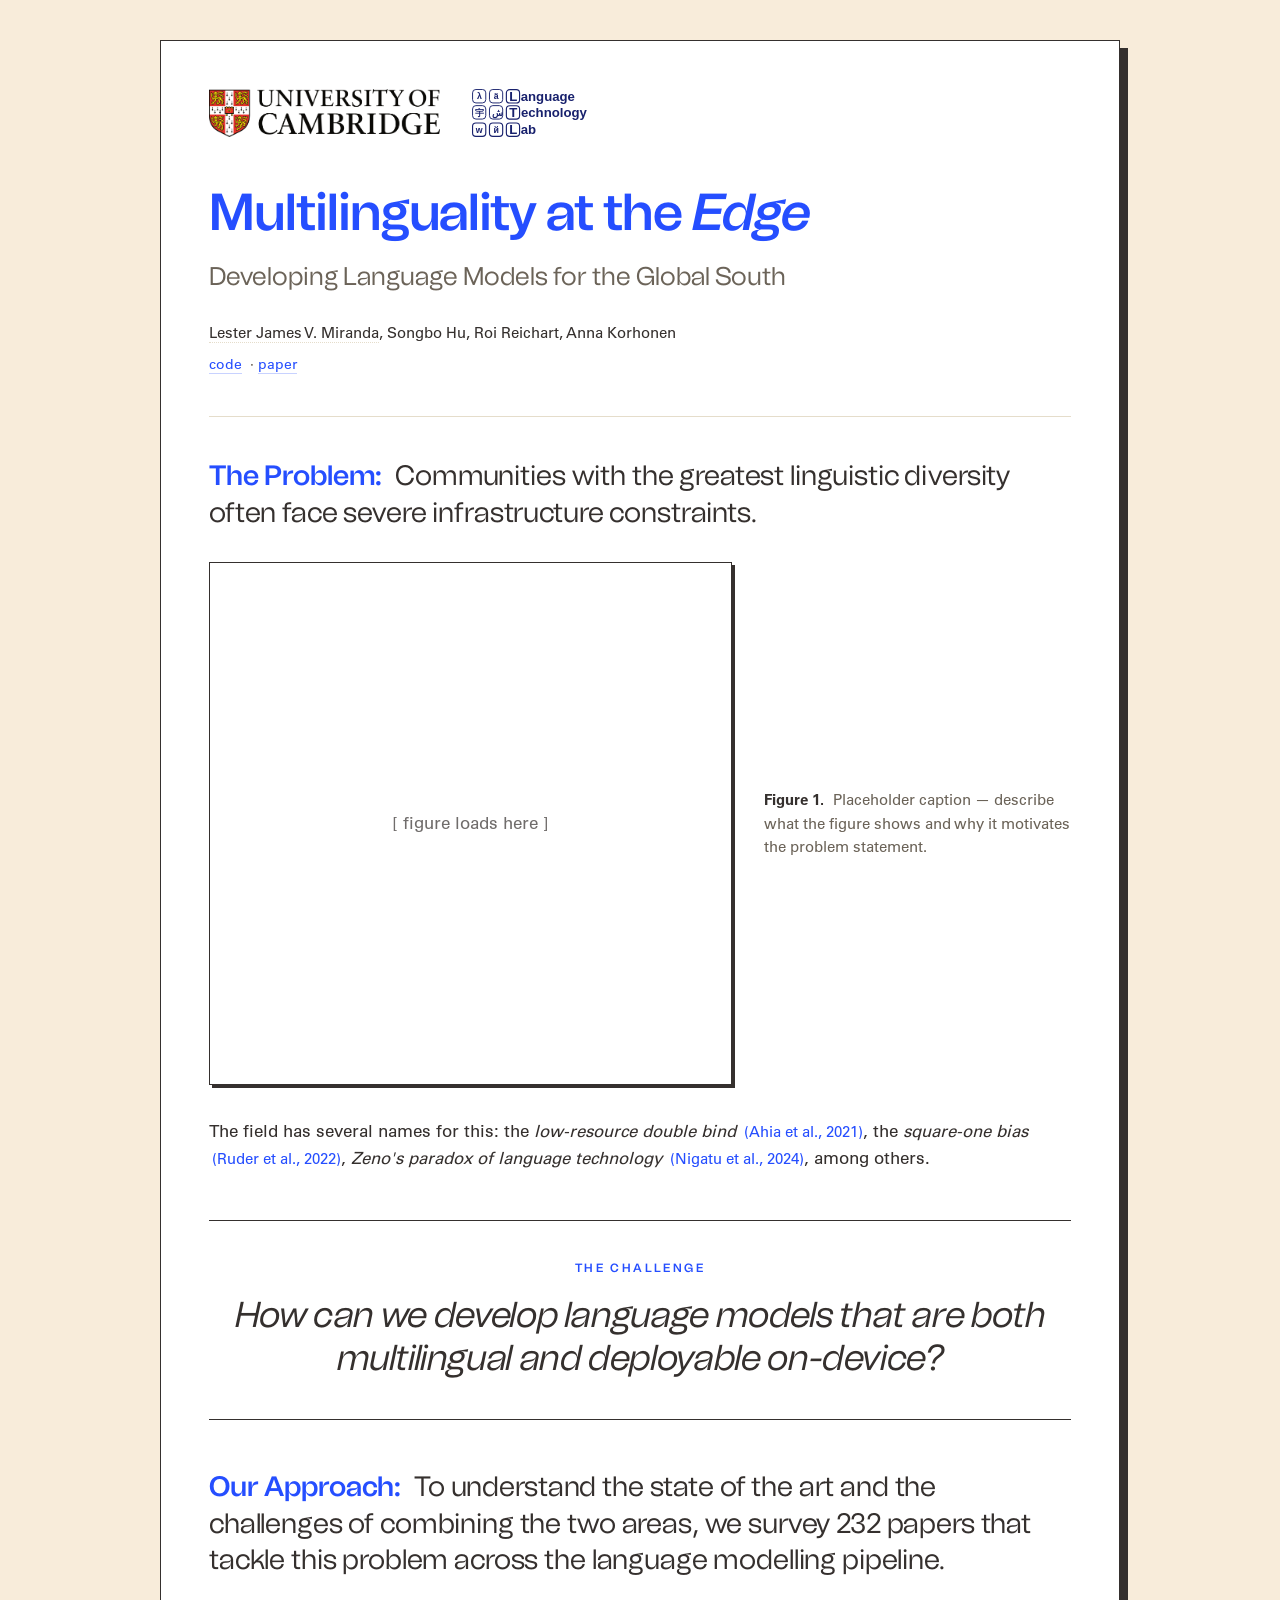
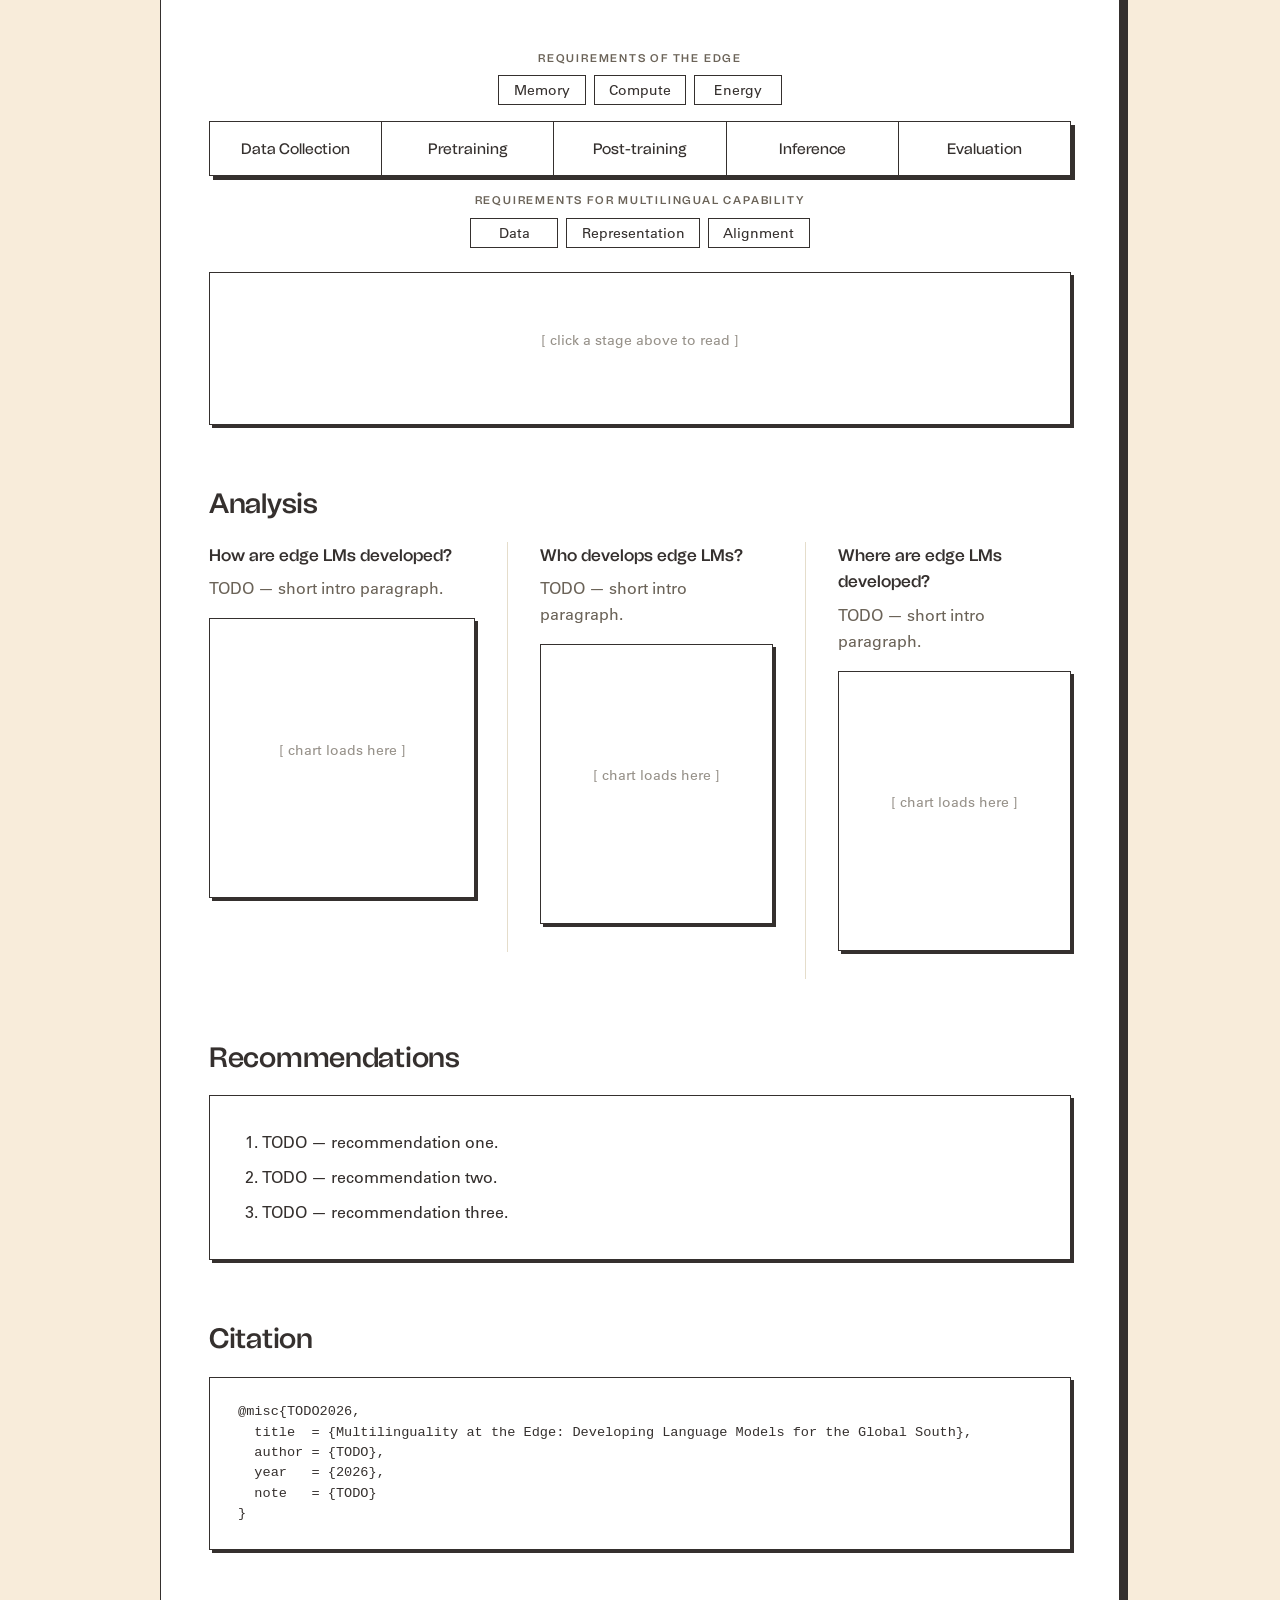
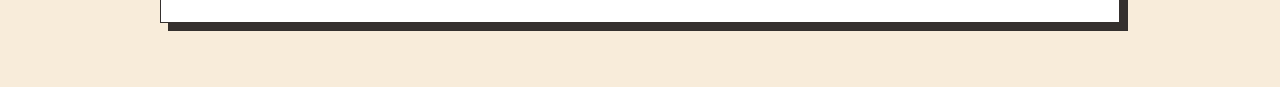
==== website/index.html @ 4eb6457b "[wip] Update" ====
<!doctype html>
<html lang="en">
<head>
  <meta charset="utf-8">
  <meta name="viewport" content="width=device-width, initial-scale=1">
  <title>Multilinguality at the Edge</title>
  <link rel="stylesheet" href="css/fonts.css">
  <link rel="stylesheet" href="css/style.css">
</head>
<body>
<div class="page-frame">

  <div class="letterhead" aria-label="Affiliations">
    <img src="assets/ucam-logo-colour-preferred.png" alt="University of Cambridge">
    <img src="assets/ltl_logo2.svg" alt="Language Technology Lab">
  </div>

  <header class="site-header">
    <h1>Multilinguality at the <span class="title-edge">Edge</span></h1>
    <p class="subtitle">Developing Language Models for the Global South</p>
    <p class="authors"><a href="https://ljvmiranda921.github.io">Lester James V. Miranda</a>, Songbo Hu, Roi Reichart, Anna Korhonen</p>
    <nav class="top-links">
      <a href="https://github.com/ljvmiranda921/multilinguality-at-the-edge">code</a> &middot; <a href="#">paper</a>
    </nav>
  </header>

  <section id="intro">
    <p class="callout">
      <strong>The Problem:</strong>
      Communities with the greatest linguistic diversity often face severe infrastructure constraints.
    </p>

    <figure class="figure-row">
      <div class="figure-mount pixel-frame">
        <p class="placeholder">[ figure loads here ]</p>
      </div>
      <figcaption class="figure-caption">
        <strong>Figure 1.</strong> Placeholder caption &mdash; describe what the figure shows and why it motivates the problem statement.
      </figcaption>
    </figure>

    <p>
      The field has several names for this: the <em>low-resource double bind</em> <a class="cite" href="https://aclanthology.org/2021.findings-emnlp.282/">(Ahia et al., 2021)</a>, the <em>square-one bias</em> <a class="cite" href="https://aclanthology.org/2022.findings-acl.184/">(Ruder et al., 2022)</a>, <em>Zeno's paradox of language technology</em> <a class="cite" href="https://aclanthology.org/2024.emnlp-main.983/">(Nigatu et al., 2024)</a>, among others.
    </p>

    <p class="callout-question">
      <strong>The Challenge</strong>
      How can we develop language models that are both multilingual and deployable on-device?
    </p>

    <p class="callout">
      <strong>Our Approach:</strong>
      To understand the state of the art and the challenges of combining the two areas, we survey 232 papers that tackle this problem across the language modelling pipeline.
    </p>
  </section>

  <section id="pipeline-hero">
    <div id="pipeline-figure">
      <p class="placeholder">[ pipeline diagram loads here ]</p>
    </div>
    <aside id="pipeline-detail" class="pixel-frame">
      <p class="placeholder">[ click a stage above to read ]</p>
    </aside>
  </section>

  <section id="analysis">
    <h2>Analysis</h2>

    <div class="analysis-grid">
      <div class="analysis-sub">
        <h3>How are edge LMs developed?</h3>
        <p class="placeholder-text">TODO &mdash; short intro paragraph.</p>
        <div id="fig-how" class="pixel-frame chart-mount">
          <p class="placeholder">[ chart loads here ]</p>
        </div>
      </div>

      <div class="analysis-sub">
        <h3>Who develops edge LMs?</h3>
        <p class="placeholder-text">TODO &mdash; short intro paragraph.</p>
        <div id="fig-who" class="pixel-frame chart-mount">
          <p class="placeholder">[ chart loads here ]</p>
        </div>
      </div>

      <div class="analysis-sub">
        <h3>Where are edge LMs developed?</h3>
        <p class="placeholder-text">TODO &mdash; short intro paragraph.</p>
        <div id="fig-where" class="pixel-frame chart-mount">
          <p class="placeholder">[ chart loads here ]</p>
        </div>
      </div>
    </div>
  </section>

  <section id="recommendations">
    <h2>Recommendations</h2>
    <div class="pixel-frame">
      <ol class="recs-list">
        <li>TODO &mdash; recommendation one.</li>
        <li>TODO &mdash; recommendation two.</li>
        <li>TODO &mdash; recommendation three.</li>
      </ol>
    </div>
  </section>

  <section id="citation">
    <h2>Citation</h2>
    <pre class="pixel-frame bibtex"><code>@misc{TODO2026,
  title  = {Multilinguality at the Edge: Developing Language Models for the Global South},
  author = {TODO},
  year   = {2026},
  note   = {TODO}
}</code></pre>
  </section>

  <script src="js/pipeline.js"></script>
  <script src="js/main.js"></script>
</div>
</body>
</html>
---- website/css/fonts.css ----
/* Press Start 2P (Google Fonts) — used only for the word "Edge" in the title,
   as a small pixel-font callback to the edge/constrained theme. */
@import url('https://fonts.googleapis.com/css2?family=Press+Start+2P&display=swap');

/* ---------- Univers (body) ---------- */

@font-face {
  font-family: 'Univers';
  src: url('../assets/fonts/UniversLight.ttf') format('truetype');
  font-weight: 300;
  font-style: normal;
  font-display: swap;
}
@font-face {
  font-family: 'Univers';
  src: url('../assets/fonts/UniversRegular.ttf') format('truetype');
  font-weight: 400;
  font-style: normal;
  font-display: swap;
}
@font-face {
  font-family: 'Univers';
  src: url('../assets/fonts/UniversBold.ttf') format('truetype');
  font-weight: 700;
  font-style: normal;
  font-display: swap;
}

/* ---------- Tomato Grotesk (headings) ---------- */

@font-face {
  font-family: 'Tomato Grotesk';
  src: url('../assets/fonts/TomatoGrotesk/TomatoGrotesk-Light.otf') format('opentype');
  font-weight: 300;
  font-style: normal;
  font-display: swap;
}
@font-face {
  font-family: 'Tomato Grotesk';
  src: url('../assets/fonts/TomatoGrotesk/TomatoGrotesk-Regular.otf') format('opentype');
  font-weight: 400;
  font-style: normal;
  font-display: swap;
}
@font-face {
  font-family: 'Tomato Grotesk';
  src: url('../assets/fonts/TomatoGrotesk/TomatoGrotesk-Medium.otf') format('opentype');
  font-weight: 500;
  font-style: normal;
  font-display: swap;
}
@font-face {
  font-family: 'Tomato Grotesk';
  src: url('../assets/fonts/TomatoGrotesk/TomatoGrotesk-SemiBold.otf') format('opentype');
  font-weight: 600;
  font-style: normal;
  font-display: swap;
}
@font-face {
  font-family: 'Tomato Grotesk';
  src: url('../assets/fonts/TomatoGrotesk/TomatoGrotesk-SemiBoldSlanted.otf') format('opentype');
  font-weight: 600;
  font-style: italic;
  font-display: swap;
}
@font-face {
  font-family: 'Tomato Grotesk';
  src: url('../assets/fonts/TomatoGrotesk/TomatoGrotesk-Bold.otf') format('opentype');
  font-weight: 700;
  font-style: normal;
  font-display: swap;
}
@font-face {
  font-family: 'Tomato Grotesk';
  src: url('../assets/fonts/TomatoGrotesk/TomatoGrotesk-Slanted.otf') format('opentype');
  font-weight: 400;
  font-style: italic;
  font-display: swap;
}

:root {
  --font-body:    'Univers', 'Helvetica Neue', Helvetica, Arial, sans-serif;
  --font-heading: 'Tomato Grotesk', 'Helvetica Neue', Helvetica, Arial, sans-serif;
  --font-pixel:   'Press Start 2P', ui-monospace, monospace; /* only the word "Edge" */
  --font-mono:    ui-monospace, 'SF Mono', Menlo, Consolas, monospace; /* bibtex, code */
}
---- website/css/style.css ----
:root {
  /* Palette */
  --blue:       #254EFF;
  --paper:      #F8ECDA;
  --white:      #ffffff;
  --ink:        #35302E;

  /* Semantic tokens — page bg is the warm off-white paper; the main
     content frame sits on top as a clean white card. */
  --bg:         var(--paper);
  --bg-frame:   var(--white);
  --bg-panel:   var(--white);
  --fg:         var(--ink);
  --fg-muted:   #6b6358;   /* warm grey for secondary text */
  --accent:     var(--blue);
  --rule:       #e5ddcb;   /* soft beige divider */
  --rule-strong:#35302E;   /* ink, for strong borders */

  /* Solid offset shadow (Berkeley Mono style — no blur) */
  --shadow-sm: 3px 3px 0 var(--ink);
  --shadow-md: 5px 5px 0 var(--ink);
  --shadow-lg: 8px 8px 0 var(--ink);
}

* { box-sizing: border-box; }

html, body {
  margin: 0;
  padding: 0;
  background: var(--bg);
  color: var(--fg);
  font-family: var(--font-body);
  font-size: 16px;
  line-height: 1.6;
  font-weight: 400;
  -webkit-font-smoothing: antialiased;
  -moz-osx-font-smoothing: grayscale;
}

body {
  padding: 2.5rem 1.5rem 4rem;
}

/* Berkeley-Mono-style outer page frame: bordered card with a solid
   offset shadow, sitting in the middle of the paper page. */
.page-frame {
  max-width: 960px;
  margin: 0 auto;
  background: var(--bg-frame);
  border: 1px solid var(--ink);
  box-shadow: var(--shadow-lg);
  padding: 3rem 3rem 4.5rem;
}

@media (max-width: 820px) {
  body { padding: 1rem 0.75rem 3rem; }
  .page-frame { padding: 2rem 1.5rem 3rem; }
}

/* ---------- typography ---------- */

h1, h2, h3 {
  font-family: var(--font-heading);
  color: var(--fg);
  font-weight: 600;
  letter-spacing: -0.01em;
  margin: 0 0 0.5rem;
}

h1 {
  font-size: 3.25rem;
  line-height: 1.05;
  font-weight: 600;
  letter-spacing: -0.02em;
  margin-bottom: 1.25rem;
  color: var(--accent);
}

/* "Edge" inherits the same Tomato Grotesk + blue colour as the rest
   of the title; the slanted italic variant gives a subtle visual pull
   without breaking the type unity. */
h1 .title-edge {
  font-family: var(--font-heading);
  font-style: italic;
  font-weight: 600;
  color: var(--accent);
}

h2 {
  font-size: 1.75rem;
  margin-top: 3.5rem;
  margin-bottom: 1rem;
  font-weight: 600;
}

h3 {
  font-size: 1.15rem;
  margin-top: 2rem;
  font-weight: 600;
  letter-spacing: 0;
}

p { margin: 0 0 1rem; }

a {
  color: var(--accent);
  text-decoration: none;
  border-bottom: 1px solid rgba(37, 78, 255, 0.25);
  transition: border-color 120ms ease, color 120ms ease;
}
a:hover {
  border-bottom-color: var(--accent);
}

strong, b { font-weight: 700; }

/* ---------- section dividers ---------- */

section + section {
  margin-top: 2rem;
}

/* ---------- paper card ---------- */

.card {
  background: var(--bg-panel);
  border: 1px solid var(--ink);
  box-shadow: var(--shadow-sm);
  padding: 1.5rem 1.75rem;
}

/* Legacy class from prior design — map to the new card look so old
   markup still renders cleanly while we roll the redesign through. */
.pixel-frame {
  background: var(--bg-panel);
  border: 1px solid var(--ink);
  box-shadow: var(--shadow-sm);
  padding: 1.5rem 1.75rem;
  margin-bottom: 1.75rem;
}

.placeholder {
  color: var(--fg-muted);
  text-align: center;
  padding: 2rem 0;
  opacity: 0.7;
  font-size: 0.9rem;
}

/* ---------- title / header ---------- */

.site-header {
  padding: 0.5rem 0 2.5rem;
  border-bottom: 1px solid var(--rule);
  margin-bottom: 2.5rem;
}

.site-header .subtitle {
  font-family: var(--font-heading);
  font-size: 1.6rem;
  line-height: 1.3;
  font-weight: 400;
  color: var(--fg-muted);
  margin: 0 0 1.75rem;
}

.site-header .authors {
  color: var(--fg);
  margin: 0 0 0.5rem;
  font-size: 0.95rem;
}
.site-header .authors a {
  color: var(--fg);
  border-bottom: 1px dotted var(--rule);
}
.site-header .authors a:hover {
  color: var(--accent);
  border-bottom-color: var(--accent);
}

.site-header .top-links {
  font-size: 0.9rem;
  color: var(--fg-muted);
  margin-top: 0.5rem;
}
.site-header .top-links a { margin-right: 0.25rem; }

/* Letterhead — thin logo strip at the very top of the page frame,
   above the H1. Acts like institutional stationery. */
.letterhead {
  display: flex;
  align-items: center;
  gap: 2rem;
  margin-bottom: 2.5rem;
}
.letterhead img {
  height: 48px;
  width: auto;
}

/* ---------- abstract ---------- */

.abstract-box { margin: 0 0 2.5rem; }
.abstract-heading {
  font-family: var(--font-heading);
  font-size: 0.72rem;
  font-weight: 600;
  letter-spacing: 0.18em;
  text-transform: uppercase;
  color: var(--fg-muted);
  margin: 0 0 0.75rem;
}
.abstract-body {
  font-size: 1rem;
  line-height: 1.65;
  color: var(--fg);
  margin: 0;
}

/* ---------- primitive: callout ----------
   Big Tomato Grotesk statement used to emphasise a single-sentence
   thesis ("The Problem.", "The Challenge.", "Our Approach."). The
   leading label goes in a <strong> and is coloured accent blue. */

.callout {
  font-family: var(--font-heading);
  font-size: 1.75rem;
  line-height: 1.3;
  font-weight: 400;
  color: var(--fg);
  margin: 1.75rem 0;
  letter-spacing: -0.005em;
}
.callout strong {
  color: var(--accent);
  font-weight: 600;
  margin-right: 0.25em;
}

/* Smaller variant for when a callout needs to sit inline with body
   copy without dominating. */
.callout.callout-sm {
  font-size: 1.35rem;
}

/* Pull-quote variant — full-width, hairline rules top and bottom.
   Used as a pivot/transition from "The Problem" → "Our Approach".
   Label becomes a small uppercase kicker above the statement. */
.callout-question {
  font-family: var(--font-heading);
  font-size: 2.25rem;
  line-height: 1.2;
  font-weight: 400;
  font-style: italic;
  color: var(--fg);
  text-align: center;
  margin: 3rem 0;
  padding: 2.5rem 1.5rem;
  border-top: 1px solid var(--ink);
  border-bottom: 1px solid var(--ink);
  letter-spacing: -0.01em;
}
.callout-question strong {
  display: block;
  font-style: normal;
  font-weight: 600;
  font-size: 0.75rem;
  letter-spacing: 0.2em;
  text-transform: uppercase;
  color: var(--accent);
  margin: 0 0 1.1rem;
}

@media (max-width: 820px) {
  .callout-question { font-size: 1.75rem; padding: 2rem 1rem; }
}
@media (max-width: 640px) {
  .callout-question { font-size: 1.35rem; padding: 1.5rem 0.5rem; margin: 2.25rem 0; }
}

@media (max-width: 640px) {
  .callout { font-size: 1.3rem; }
  .callout.callout-sm { font-size: 1.1rem; }
}

/* ---------- intro section (replaces the old abstract) ---------- */

#intro { margin: 1rem 0 3rem; }
#intro p:not(.callout):not(.callout-question) {
  font-size: 1.05rem;
  line-height: 1.65;
  color: var(--fg);
  margin: 1.25rem 0;
}
#intro em { font-style: italic; color: var(--fg); }

/* ---------- primitive: inline citation ----------
   Use: <a class="cite" href="...">(Author et al., 2021)</a>
   Smaller, muted-blue, no underline at rest; underlines on hover. */

a.cite {
  font-family: var(--font-body);
  font-size: 0.88em;
  color: var(--accent);
  border-bottom: none;
  white-space: nowrap;
  margin-left: 0.2em;
}
a.cite:hover { border-bottom: 1px solid var(--accent); }

/* Square figure + caption-on-the-right row. Figure is intentionally
   wider than the caption so the image reads as the lead element. */
.figure-row {
  display: grid;
  grid-template-columns: minmax(0, 1.7fr) minmax(0, 1fr);
  gap: 2rem;
  align-items: center;
  margin: 2rem 0;
  padding: 0;
}
.figure-row .figure-mount {
  aspect-ratio: 1 / 1;
  min-height: 0;          /* aspect-ratio handles sizing now */
  display: flex;
  align-items: center;
  justify-content: center;
  margin: 0;              /* row provides spacing */
  padding: 1rem;
}
.figure-caption {
  font-size: 0.95rem;
  line-height: 1.55;
  color: var(--fg-muted);
}
.figure-caption strong {
  color: var(--fg);
  font-weight: 600;
  margin-right: 0.35em;
}

@media (max-width: 640px) {
  .figure-row {
    grid-template-columns: 1fr;
    gap: 1rem;
  }
  .figure-row .figure-mount {
    max-width: 280px;
    margin: 0 auto;
  }
}

/* ---------- pipeline hero ---------- */

#pipeline-hero { margin: 2.5rem 0 3rem; }

/* Pipeline figure: borderless mount. A mesh/texture canvas will later
   live inside this box behind the stack. */
#pipeline-figure {
  position: relative;
  min-height: 240px;
  padding: 1.5rem 0;
}

.pipeline-stack {
  position: relative;
  z-index: 1;
  display: flex;
  flex-direction: column;
  gap: 1rem;
  width: 100%;
}

/* ---- requirement bands (above + below the strip) ---- */

.pipeline-band-wrap {
  display: flex;
  flex-direction: column;
  align-items: center;
  gap: 0.5rem;
}
.pipeline-band-top    { order: 0; }
.pipeline-band-bottom { order: 2; }

.pipeline-band {
  font-family: var(--font-heading);
  font-size: 0.7rem;
  font-weight: 600;
  letter-spacing: 0.16em;
  text-transform: uppercase;
  color: var(--fg-muted);
  text-align: center;
}

.pipeline-reqs {
  display: flex;
  flex-wrap: wrap;
  justify-content: center;
  gap: 0.5rem;
}
.pipeline-req {
  font-family: var(--font-body);
  font-size: 0.88rem;
  color: var(--fg);
  background: transparent;
  border: 1px solid var(--ink);
  padding: 0.3rem 0.9rem;
  cursor: pointer;
  min-width: 5.5rem;
  text-align: center;
  transition: color 120ms ease, background 120ms ease;
}
.pipeline-req:hover {
  color: var(--accent);
  border-color: var(--accent);
}
.pipeline-req.is-active {
  color: var(--paper);
  background: var(--accent);
  border-color: var(--accent);
}

/* ---- pipeline strip: one continuous horizontal bar ---- */

.pipeline-strip {
  order: 1;
  display: flex;
  width: 100%;
  border: 1px solid var(--ink);
  box-shadow: 4px 4px 0 var(--ink);
  background: var(--bg-panel);
}
.pipeline-segment {
  flex: 1 1 0;
  min-width: 0;
  font-family: var(--font-heading);
  font-weight: 500;
  font-size: 0.95rem;
  color: var(--fg);
  background: transparent;
  border: 0;
  padding: 1.1rem 0.75rem;
  cursor: pointer;
  text-align: center;
  transition: color 120ms ease, background 120ms ease;
}
.pipeline-segment + .pipeline-segment {
  border-left: 1px solid var(--ink);
}
.pipeline-segment:hover {
  color: var(--accent);
  background: var(--bg);
}
.pipeline-segment.is-active {
  color: var(--paper);
  background: var(--accent);
}

@media (max-width: 640px) {
  .pipeline-segment { font-size: 0.78rem; padding: 0.85rem 0.4rem; }
  .pipeline-req { font-size: 0.8rem; min-width: 0; padding: 0.25rem 0.7rem; }
}

#pipeline-detail h3 { margin-top: 0; }
#pipeline-detail .refs {
  margin-top: 1.5rem;
  padding-top: 1rem;
  border-top: 1px solid var(--rule);
  font-size: 0.88rem;
  color: var(--fg-muted);
}
#pipeline-detail .refs ol { padding-left: 1.5rem; margin: 0.5rem 0 0; }
#pipeline-detail .refs li { margin: 0.25rem 0; }

sup.ref-marker a {
  color: var(--accent);
  border: none;
  font-family: var(--font-mono);
  font-size: 0.72rem;
}

/* ---------- analysis ---------- */

.analysis-grid {
  display: grid;
  grid-template-columns: repeat(3, 1fr);
  gap: 2rem;
  align-items: start;
}
.analysis-sub { padding: 0; }
.analysis-sub + .analysis-sub {
  border-left: 1px solid var(--rule);
  padding-left: 2rem;
}
.analysis-sub h3 {
  margin-top: 0;
  font-size: 1.05rem;
}
.chart-mount {
  min-height: 280px;
  display: flex;
  align-items: center;
  justify-content: center;
}
.placeholder-text { color: var(--fg-muted); }

@media (max-width: 820px) {
  .analysis-grid { grid-template-columns: 1fr; gap: 1.5rem; }
  .analysis-sub + .analysis-sub {
    border-left: none;
    border-top: 1px solid var(--rule);
    padding-left: 0;
    padding-top: 1.5rem;
  }
}

/* ---------- recommendations ---------- */

.recs-list {
  margin: 0;
  padding-left: 1.5rem;
  color: var(--fg);
}
.recs-list li { margin: 0.6rem 0; }

/* ---------- citation ---------- */

.bibtex {
  font-family: var(--font-mono);
  font-size: 0.85rem;
  color: var(--fg);
  overflow-x: auto;
  white-space: pre;
  margin: 0;
  line-height: 1.5;
}

/* ---------- responsive ---------- */

@media (max-width: 640px) {
  h1 { font-size: 2.25rem; }
  h2 { font-size: 1.4rem; }
  h3 { font-size: 1rem; }
  .site-header .subtitle { font-size: 1.2rem; }
  .pipeline-stage { min-width: 7rem; font-size: 0.9rem; }
}
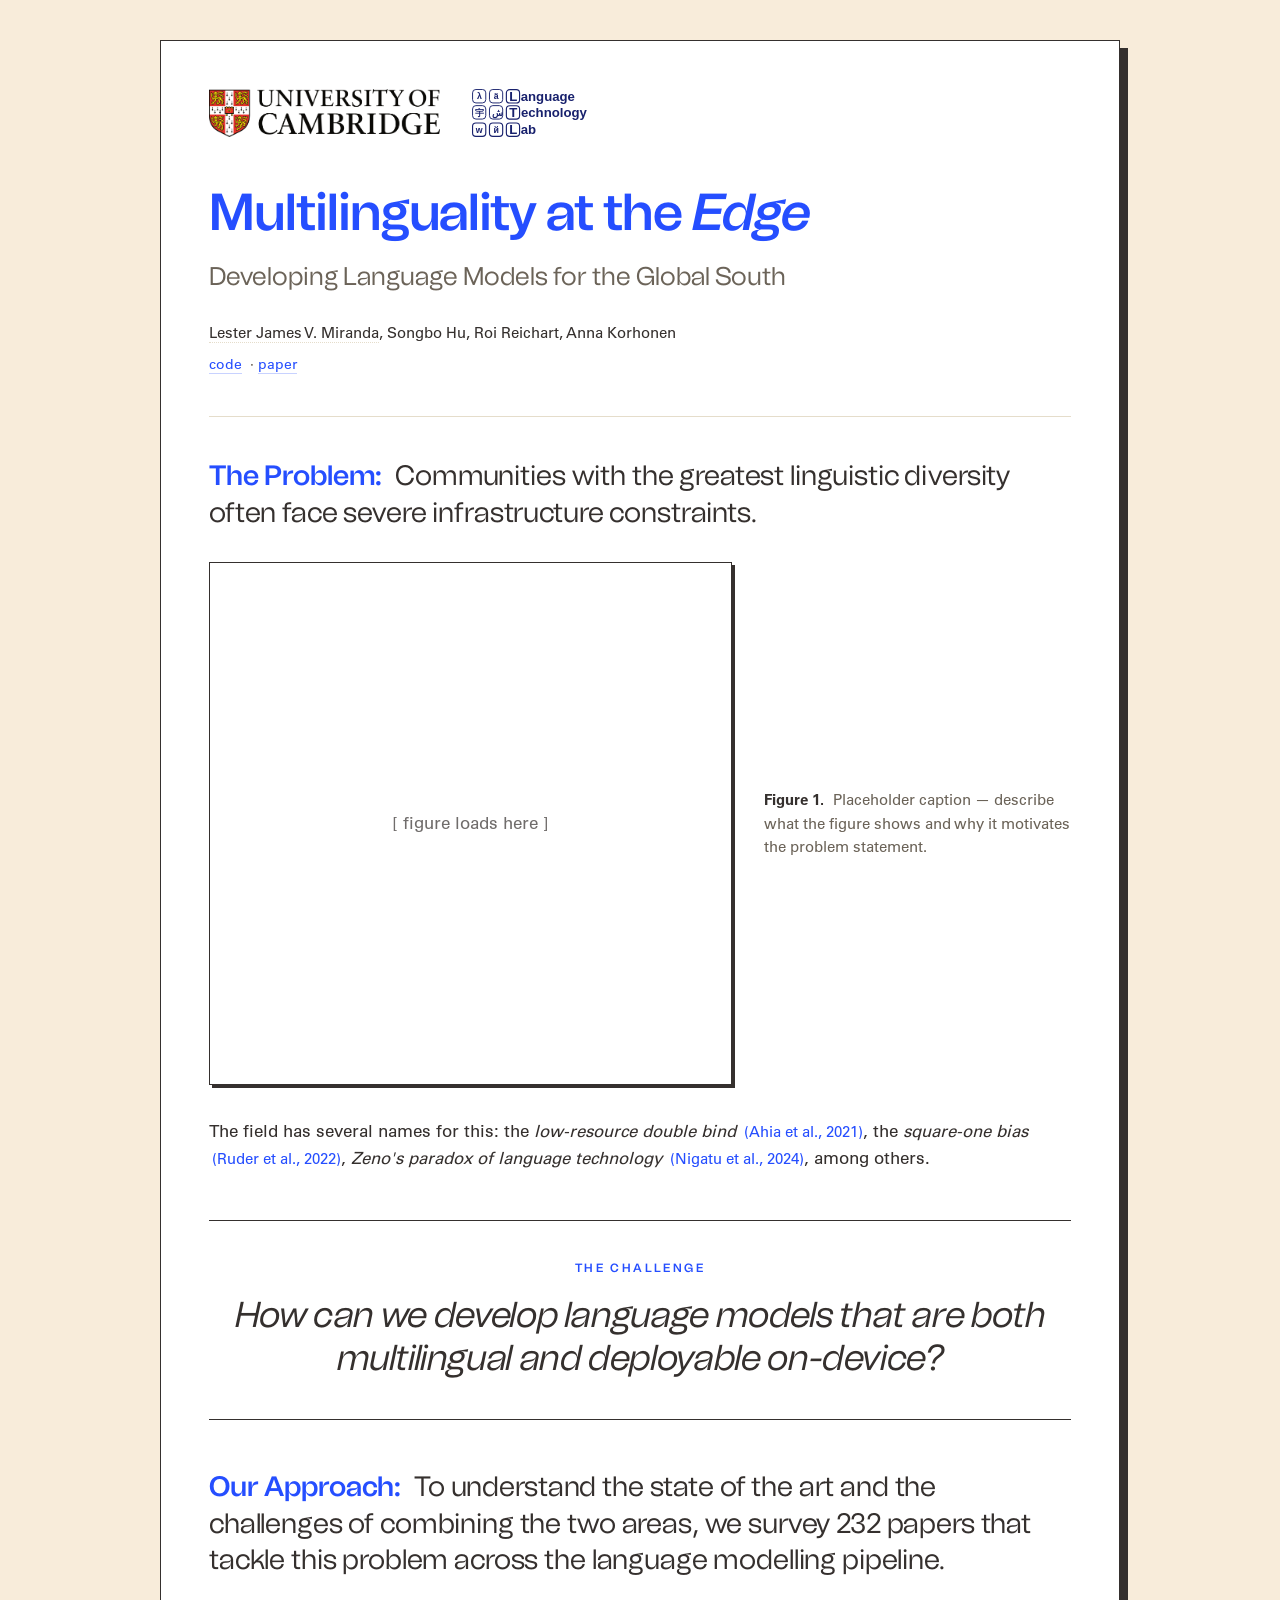
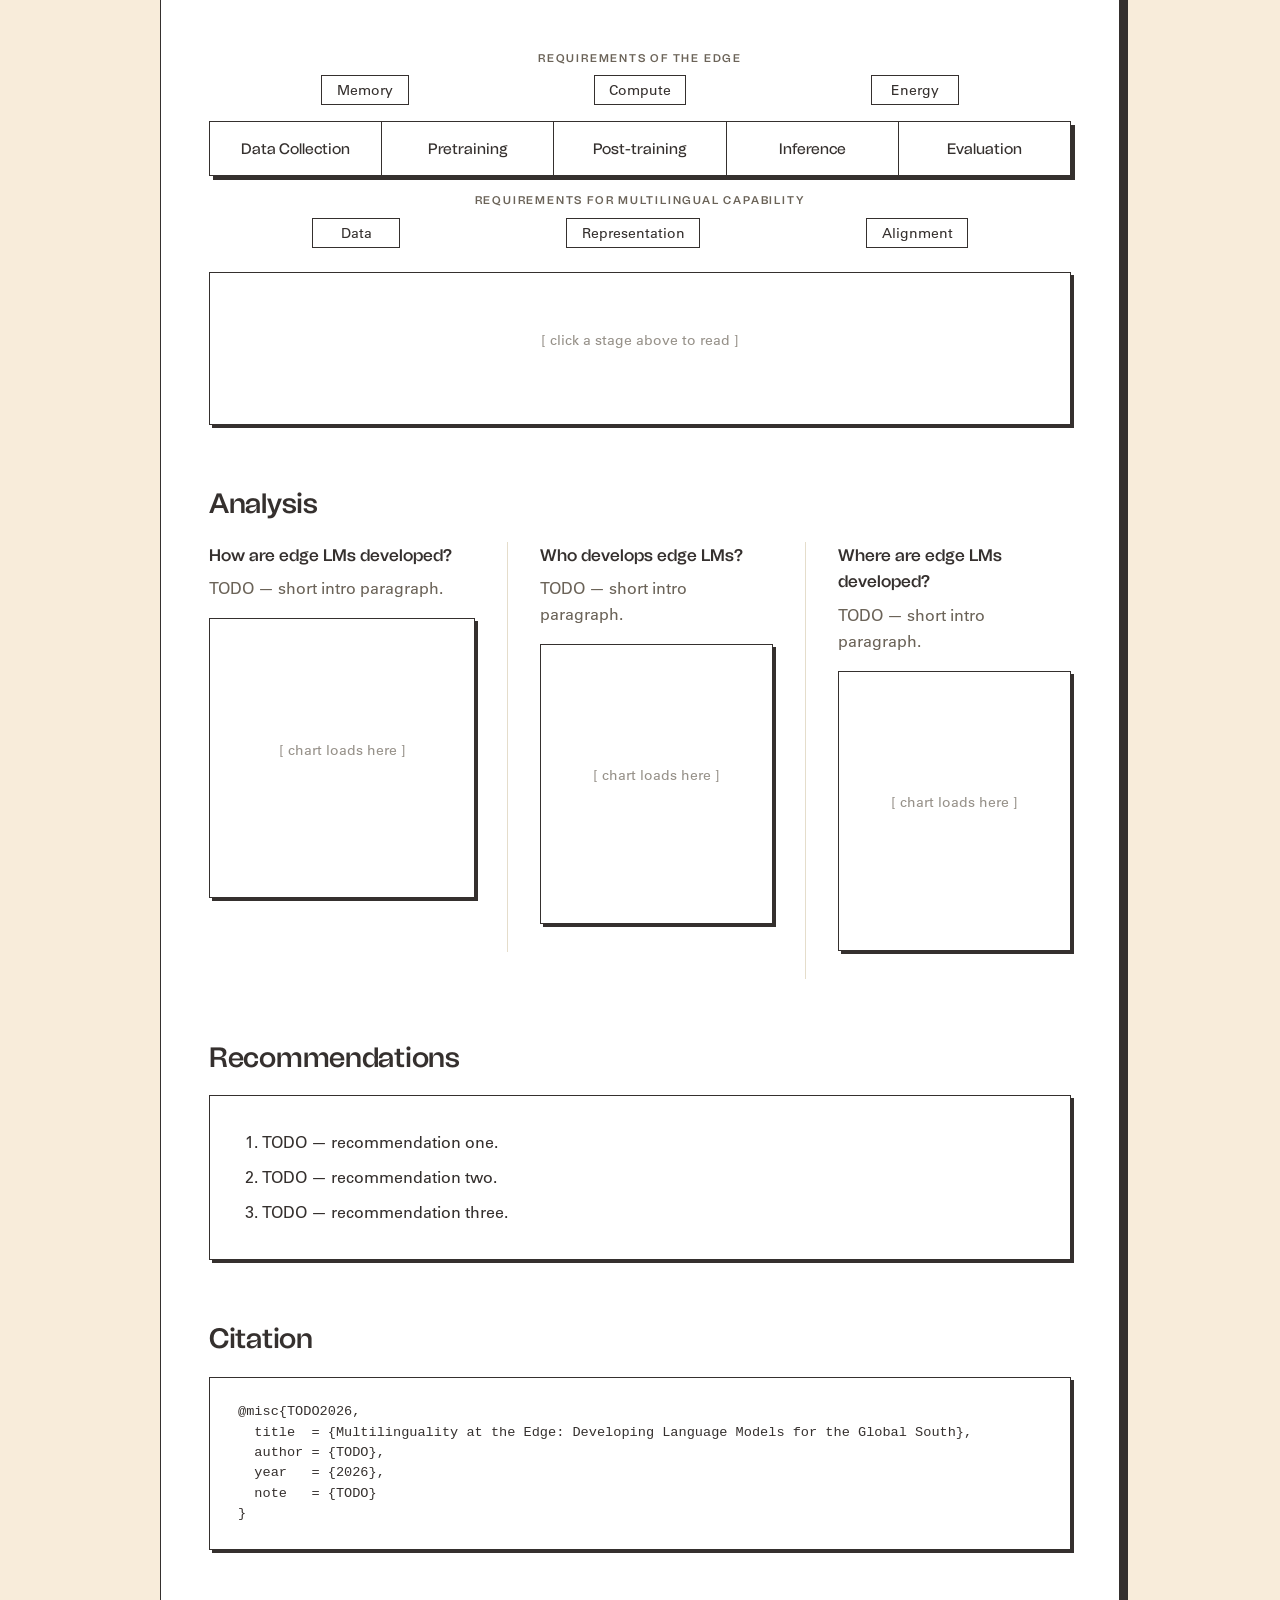
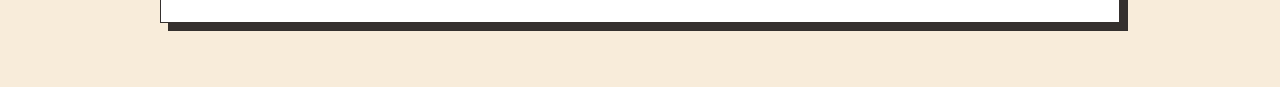
==== commit 38de4b8a: "[wip] Update" ====
--- a/website/index.html
+++ b/website/index.html
@@ -116,6 +116,7 @@
 
   <script src="js/pipeline.js"></script>
   <script src="js/main.js"></script>
+  <script type="module" src="js/pipeline-mesh.js"></script>
 </div>
 </body>
 </html>
--- a/website/css/style.css
+++ b/website/css/style.css
@@ -353,13 +353,22 @@
 
 #pipeline-hero { margin: 2.5rem 0 3rem; }
 
-/* Pipeline figure: borderless mount. A mesh/texture canvas will later
-   live inside this box behind the stack. */
+/* Pipeline figure: borderless mount. An animated wireframe mesh
+   canvas sits behind the stack (see pipeline-mesh.js). */
 #pipeline-figure {
   position: relative;
   min-height: 240px;
   padding: 1.5rem 0;
 }
+.pipeline-mesh-canvas {
+  position: absolute;
+  inset: 0;
+  width: 100%;
+  height: 100%;
+  display: block;
+  z-index: 0;
+  pointer-events: none;
+}
 
 .pipeline-stack {
   position: relative;
@@ -394,8 +403,10 @@
 .pipeline-reqs {
   display: flex;
   flex-wrap: wrap;
-  justify-content: center;
+  justify-content: space-around;
   gap: 0.5rem;
+  width: 100%;
+  padding: 0 1.5rem;
 }
 .pipeline-req {
   font-family: var(--font-body);
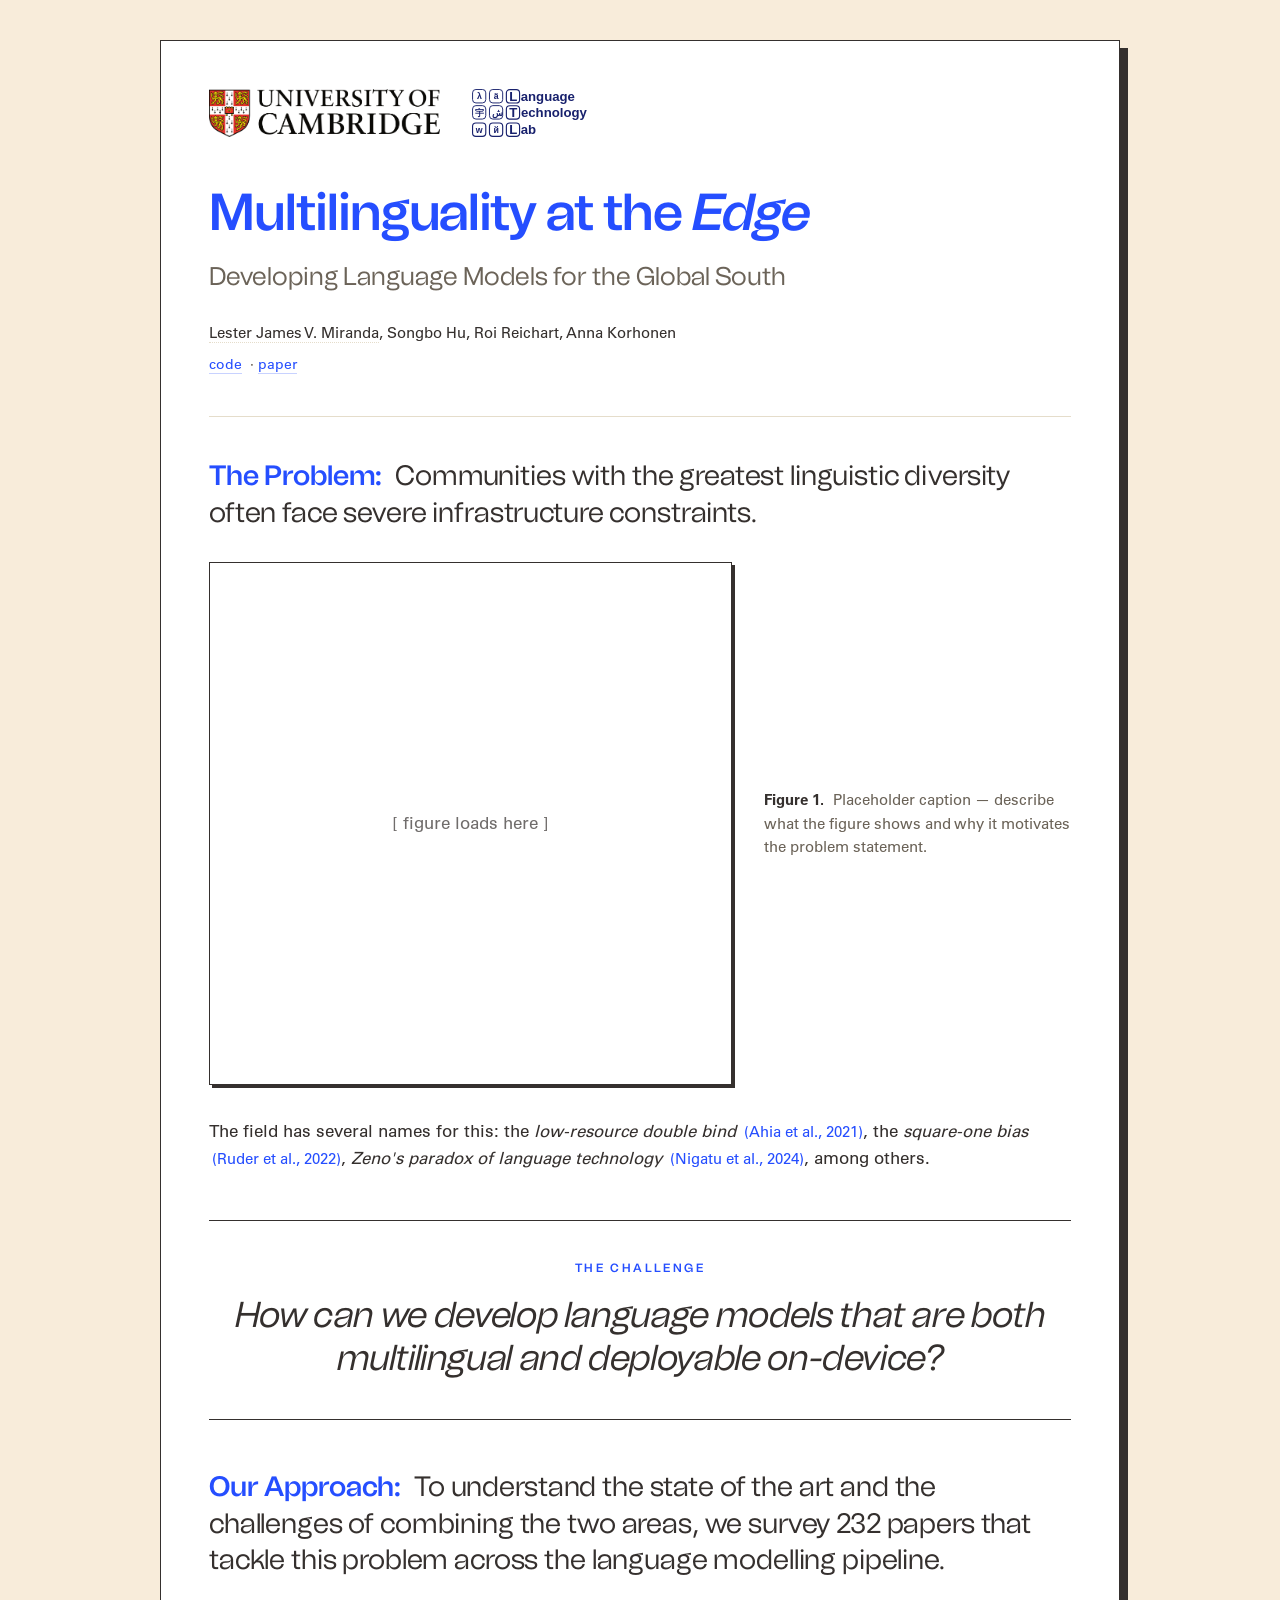
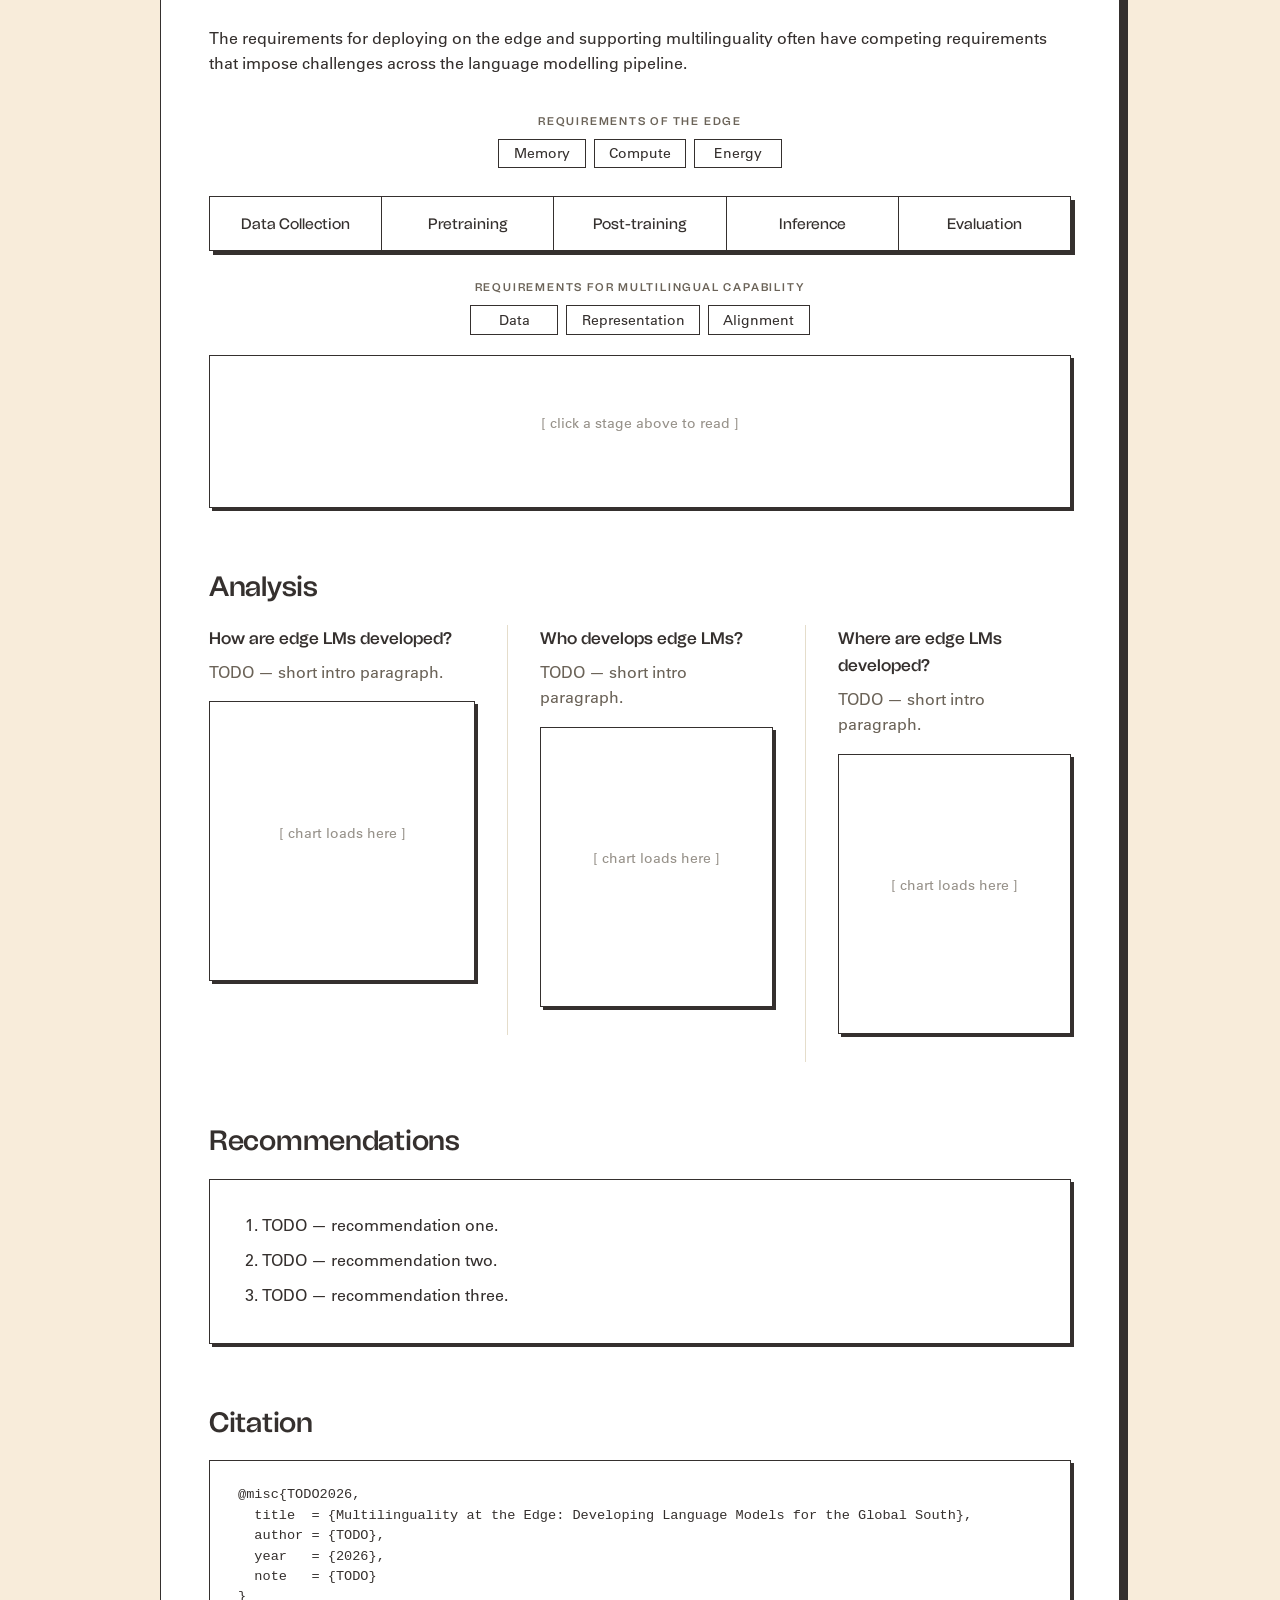
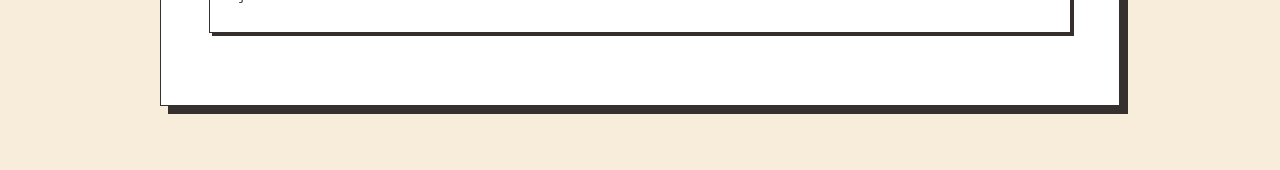
==== commit e023b0f6: "[wip] Update" ====
--- a/website/index.html
+++ b/website/index.html
@@ -55,6 +55,9 @@
   </section>
 
   <section id="pipeline-hero">
+    <p>
+      The requirements for deploying on the edge and supporting multilinguality often have competing requirements that impose challenges across the language modelling pipeline.
+    </p>
     <div id="pipeline-figure">
       <p class="placeholder">[ pipeline diagram loads here ]</p>
     </div>
--- a/website/css/style.css
+++ b/website/css/style.css
@@ -357,8 +357,8 @@
    canvas sits behind the stack (see pipeline-mesh.js). */
 #pipeline-figure {
   position: relative;
-  min-height: 240px;
-  padding: 1.5rem 0;
+  min-height: 260px;
+  padding: 1.25rem 0;
 }
 .pipeline-mesh-canvas {
   position: absolute;
@@ -375,7 +375,7 @@
   z-index: 1;
   display: flex;
   flex-direction: column;
-  gap: 1rem;
+  gap: 1.75rem;
   width: 100%;
 }
 
@@ -403,10 +403,8 @@
 .pipeline-reqs {
   display: flex;
   flex-wrap: wrap;
-  justify-content: space-around;
+  justify-content: center;
   gap: 0.5rem;
-  width: 100%;
-  padding: 0 1.5rem;
 }
 .pipeline-req {
   font-family: var(--font-body);
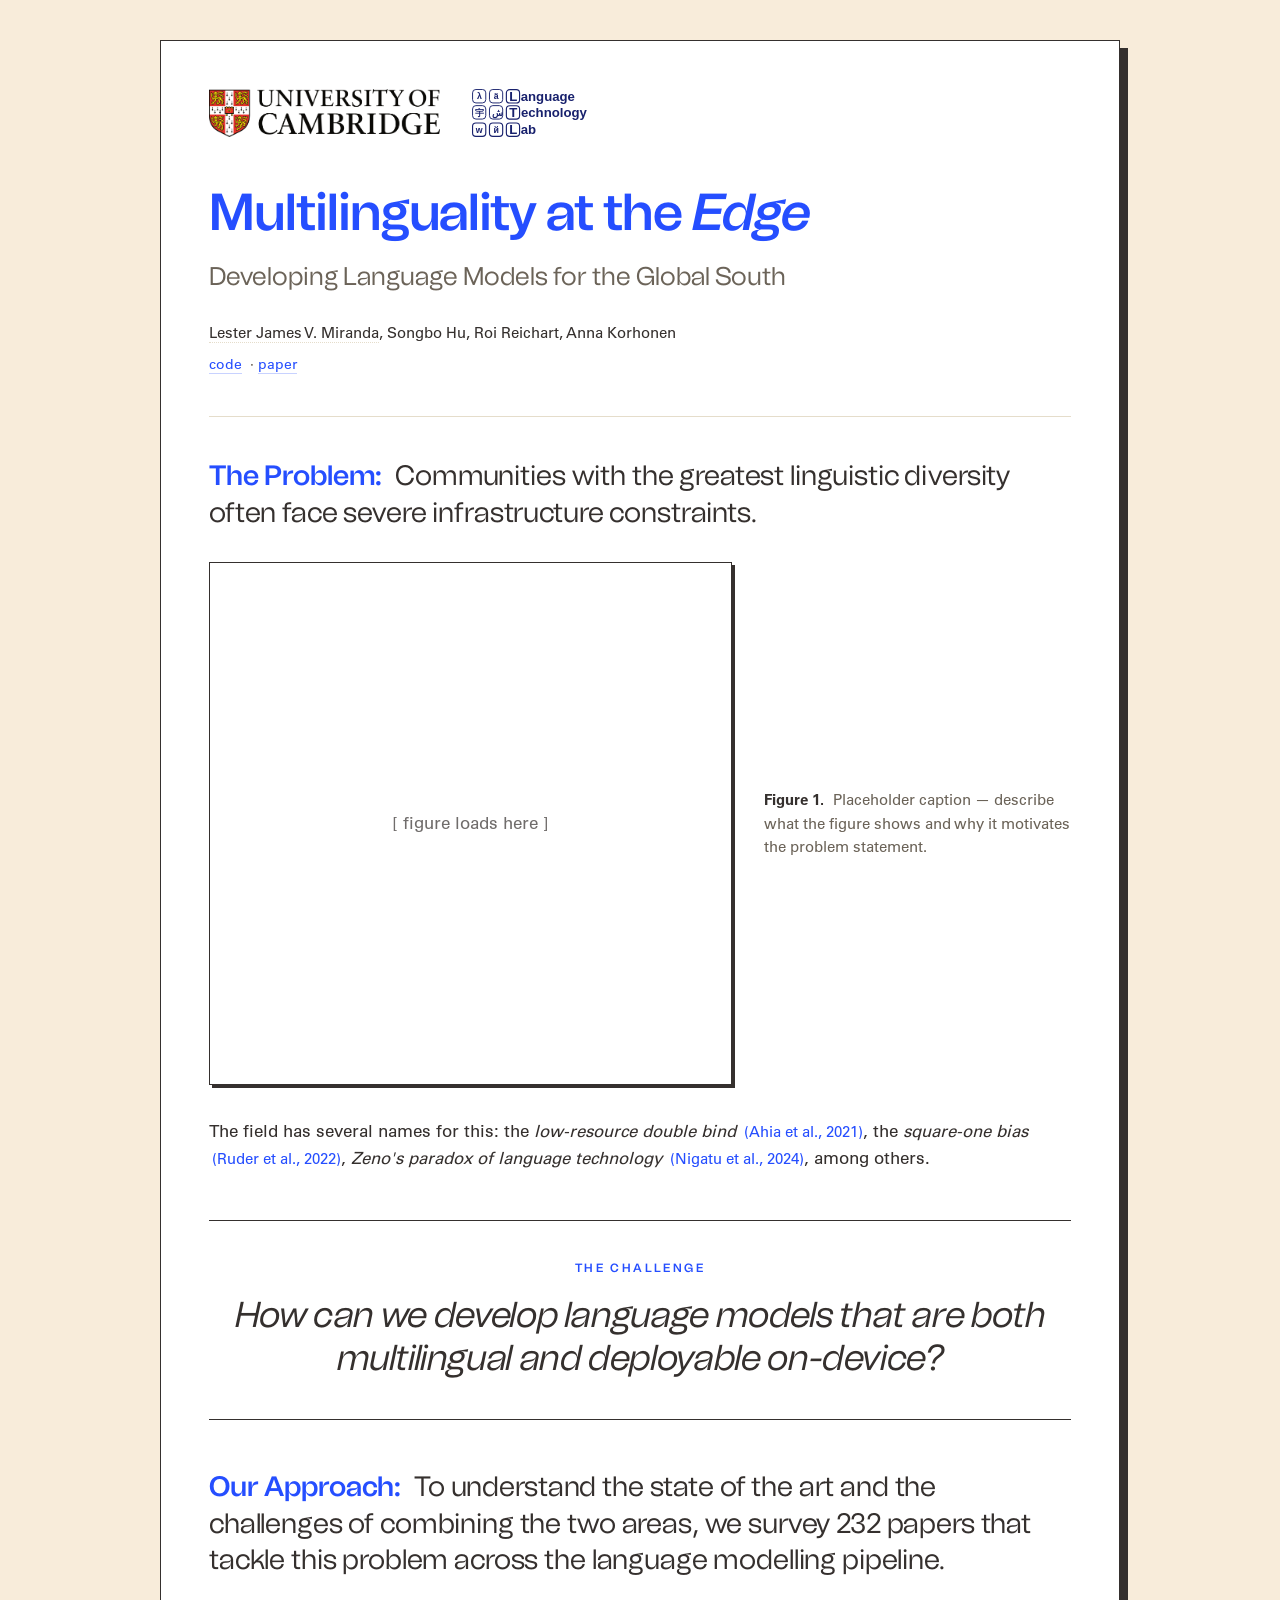
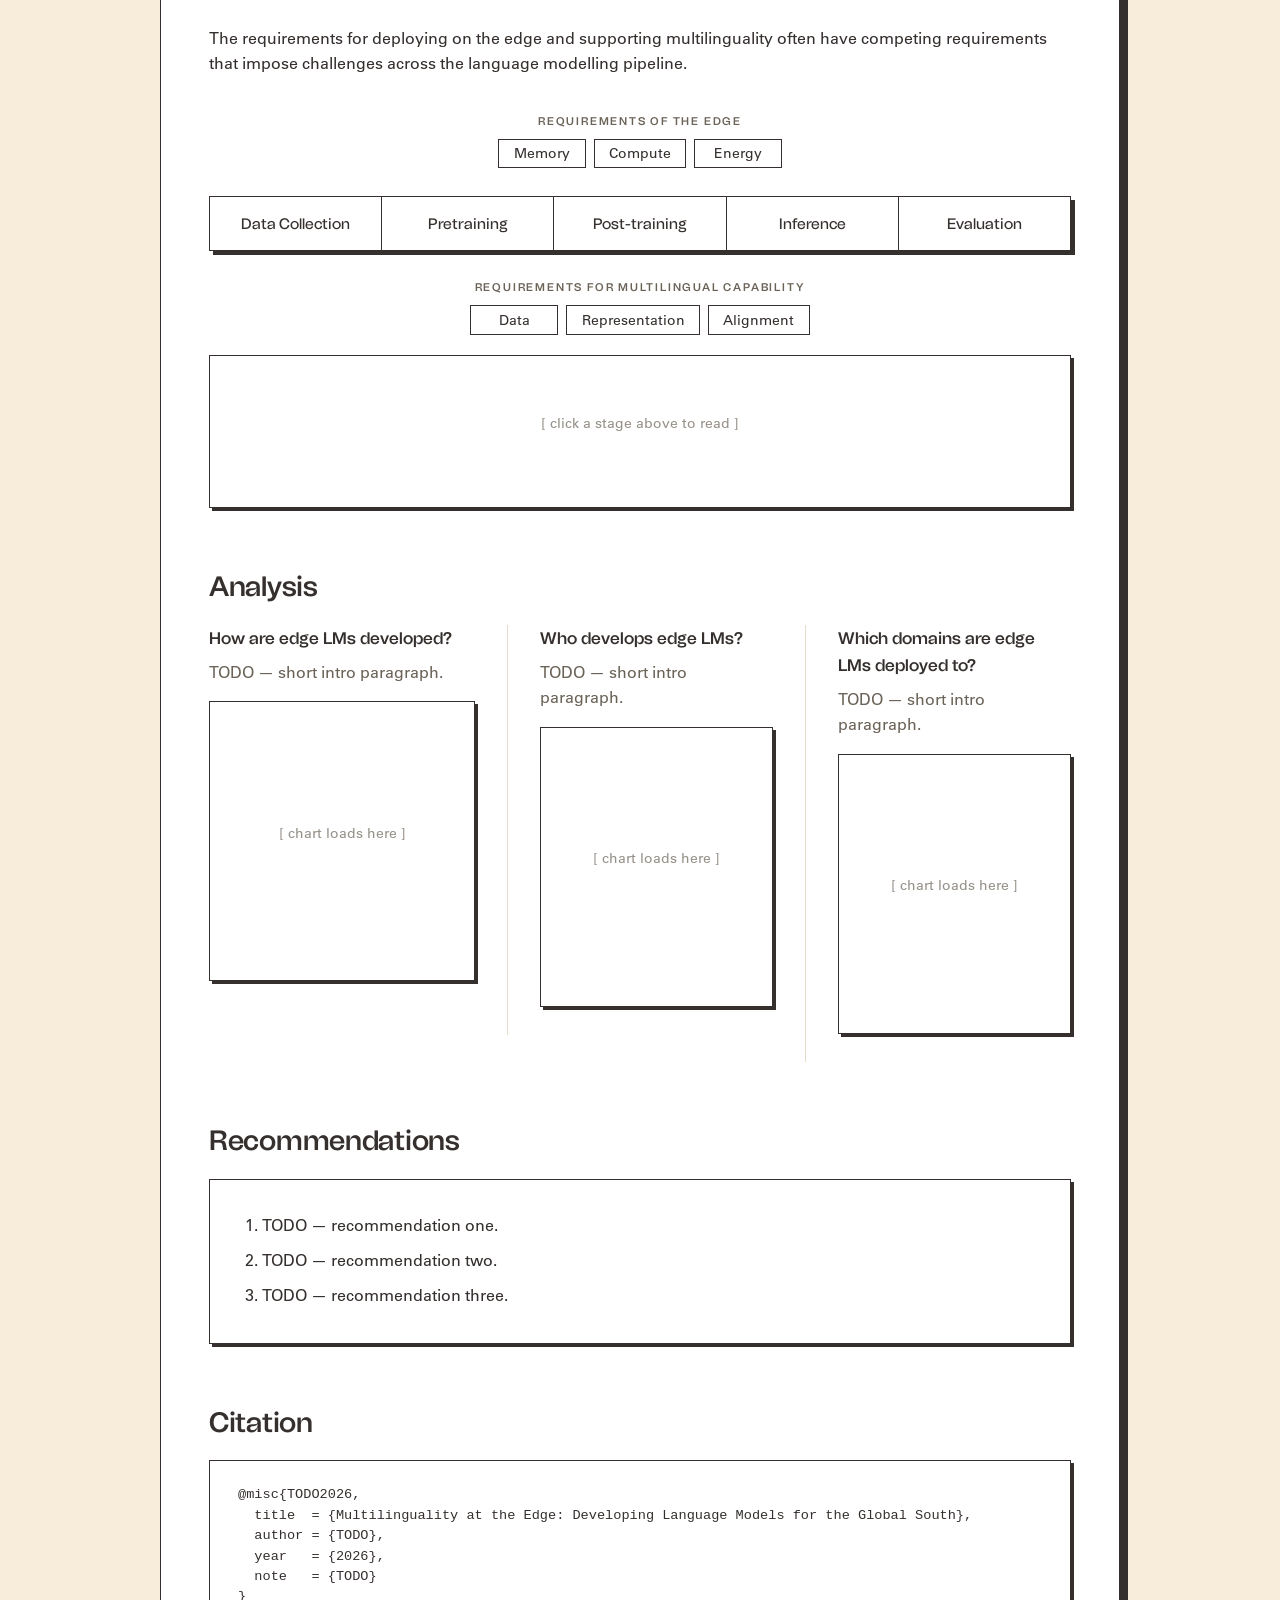
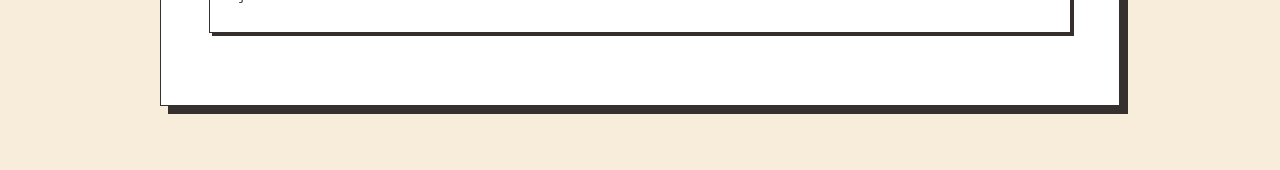
==== commit b58fcac6: "[wip] Update" ====
--- a/website/index.html
+++ b/website/index.html
@@ -87,7 +87,7 @@
       </div>
 
       <div class="analysis-sub">
-        <h3>Where are edge LMs developed?</h3>
+        <h3>Which domains are edge LMs deployed to?</h3>
         <p class="placeholder-text">TODO &mdash; short intro paragraph.</p>
         <div id="fig-where" class="pixel-frame chart-mount">
           <p class="placeholder">[ chart loads here ]</p>
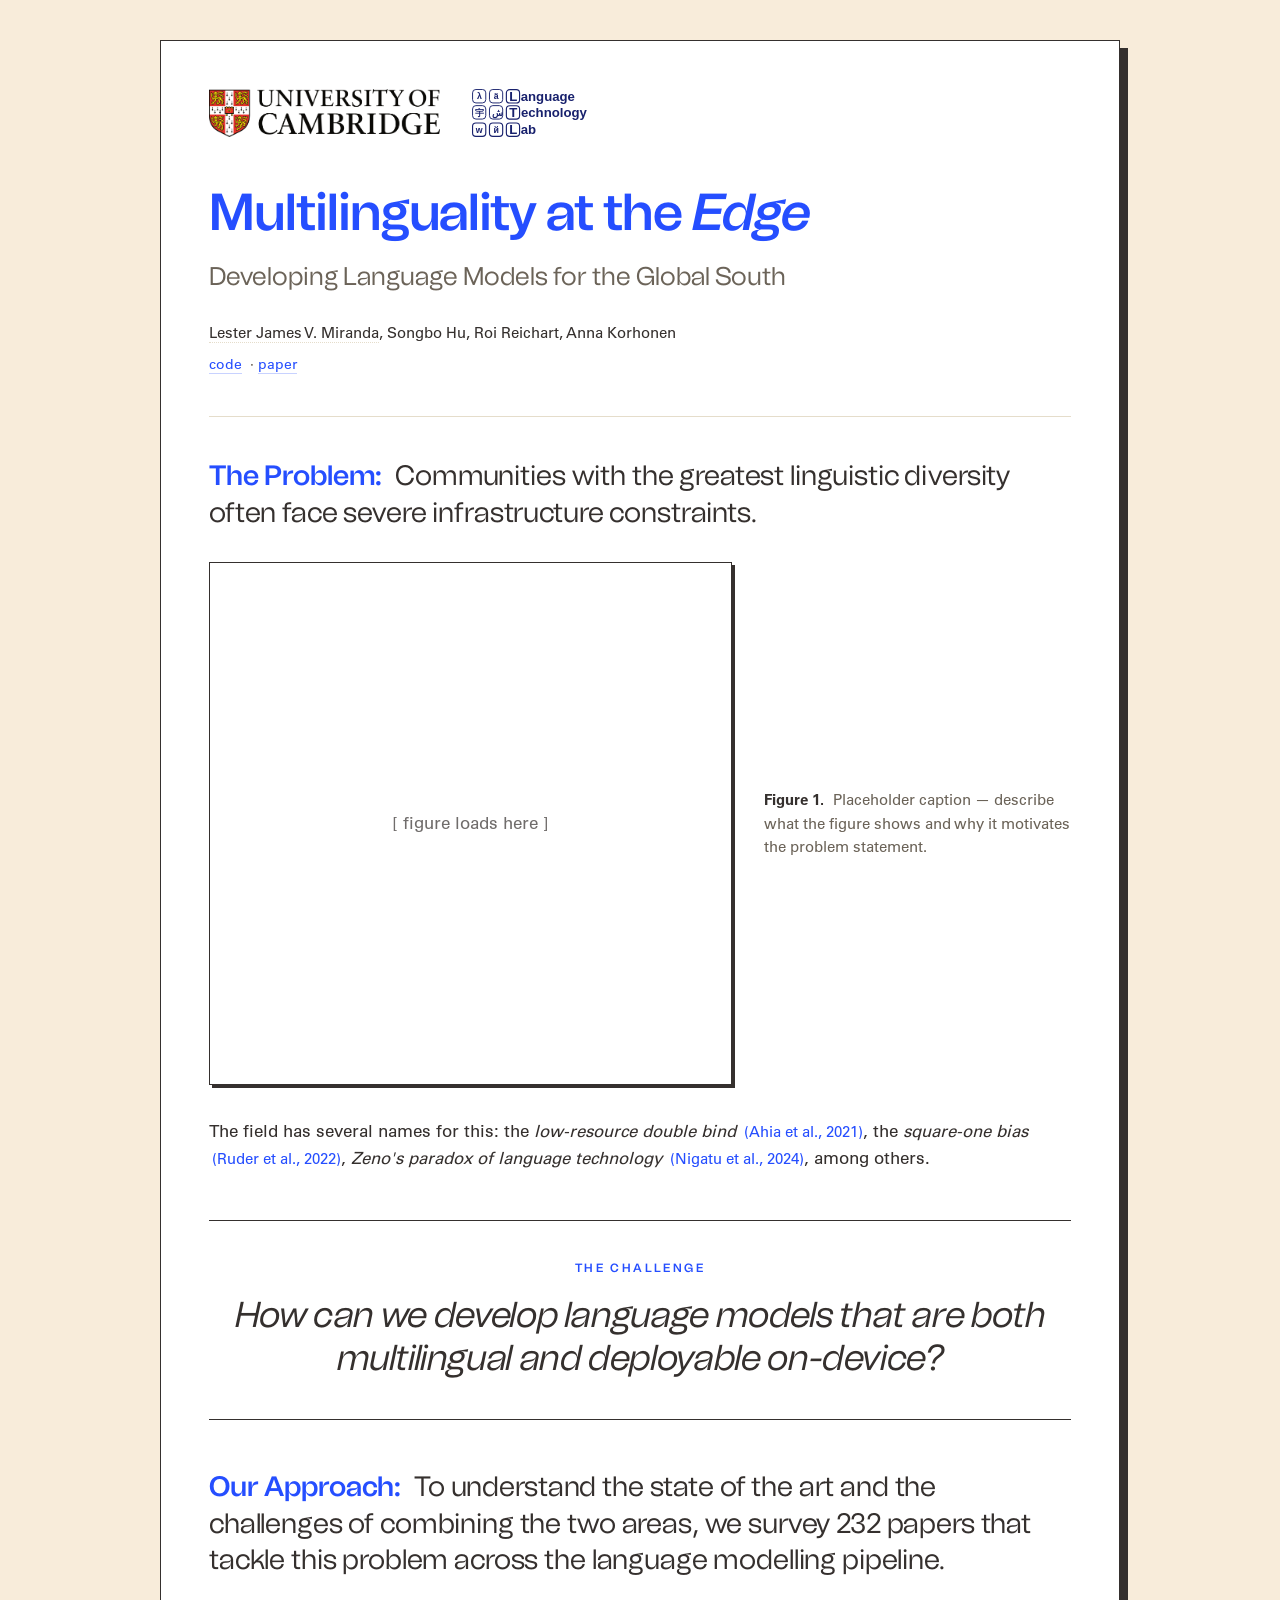
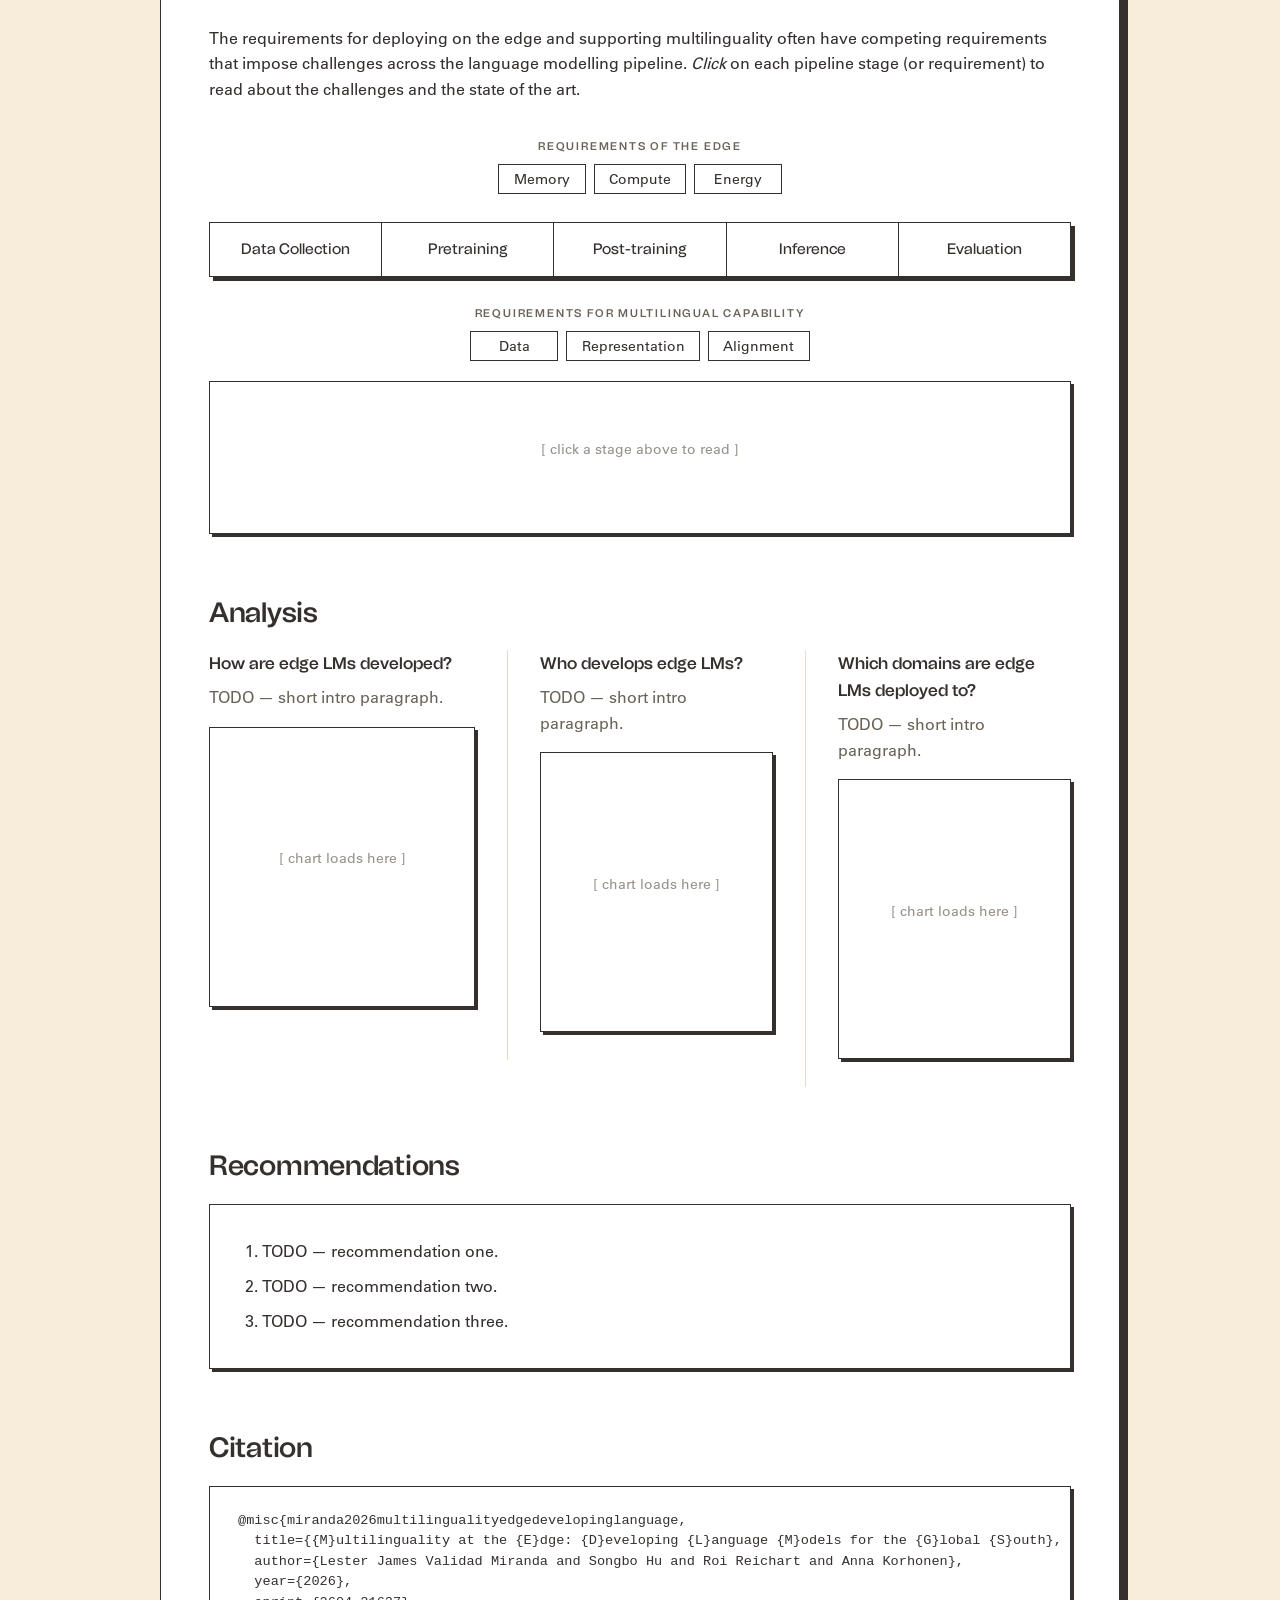
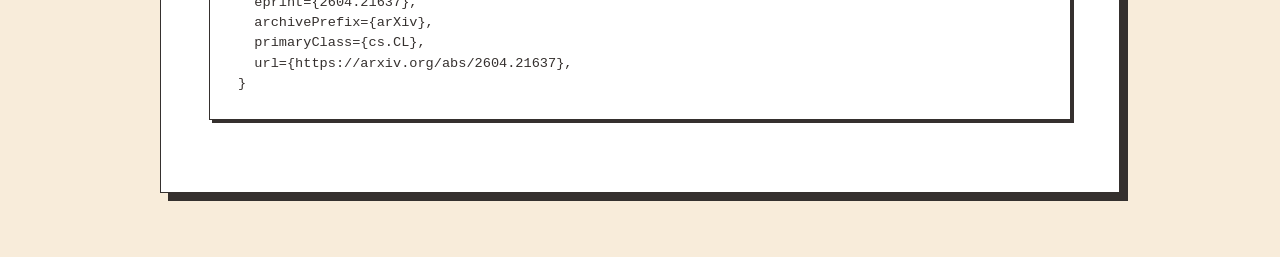
==== commit e85d0e8e: "[wip] Update" ====
--- a/website/index.html
+++ b/website/index.html
@@ -57,6 +57,7 @@
   <section id="pipeline-hero">
     <p>
       The requirements for deploying on the edge and supporting multilinguality often have competing requirements that impose challenges across the language modelling pipeline.
+      <em>Click</em> on each pipeline stage (or requirement) to read about the challenges and the state of the art.
     </p>
     <div id="pipeline-figure">
       <p class="placeholder">[ pipeline diagram loads here ]</p>
@@ -109,12 +110,16 @@
 
   <section id="citation">
     <h2>Citation</h2>
-    <pre class="pixel-frame bibtex"><code>@misc{TODO2026,
-  title  = {Multilinguality at the Edge: Developing Language Models for the Global South},
-  author = {TODO},
-  year   = {2026},
-  note   = {TODO}
-}</code></pre>
+    <pre class="pixel-frame bibtex"><code>@misc{miranda2026multilingualityedgedevelopinglanguage,
+  title={{M}ultilinguality at the {E}dge: {D}eveloping {L}anguage {M}odels for the {G}lobal {S}outh}, 
+  author={Lester James Validad Miranda and Songbo Hu and Roi Reichart and Anna Korhonen},
+  year={2026},
+  eprint={2604.21637},
+  archivePrefix={arXiv},
+  primaryClass={cs.CL},
+  url={https://arxiv.org/abs/2604.21637}, 
+}
+</code></pre>
   </section>
 
   <script src="js/pipeline.js"></script>
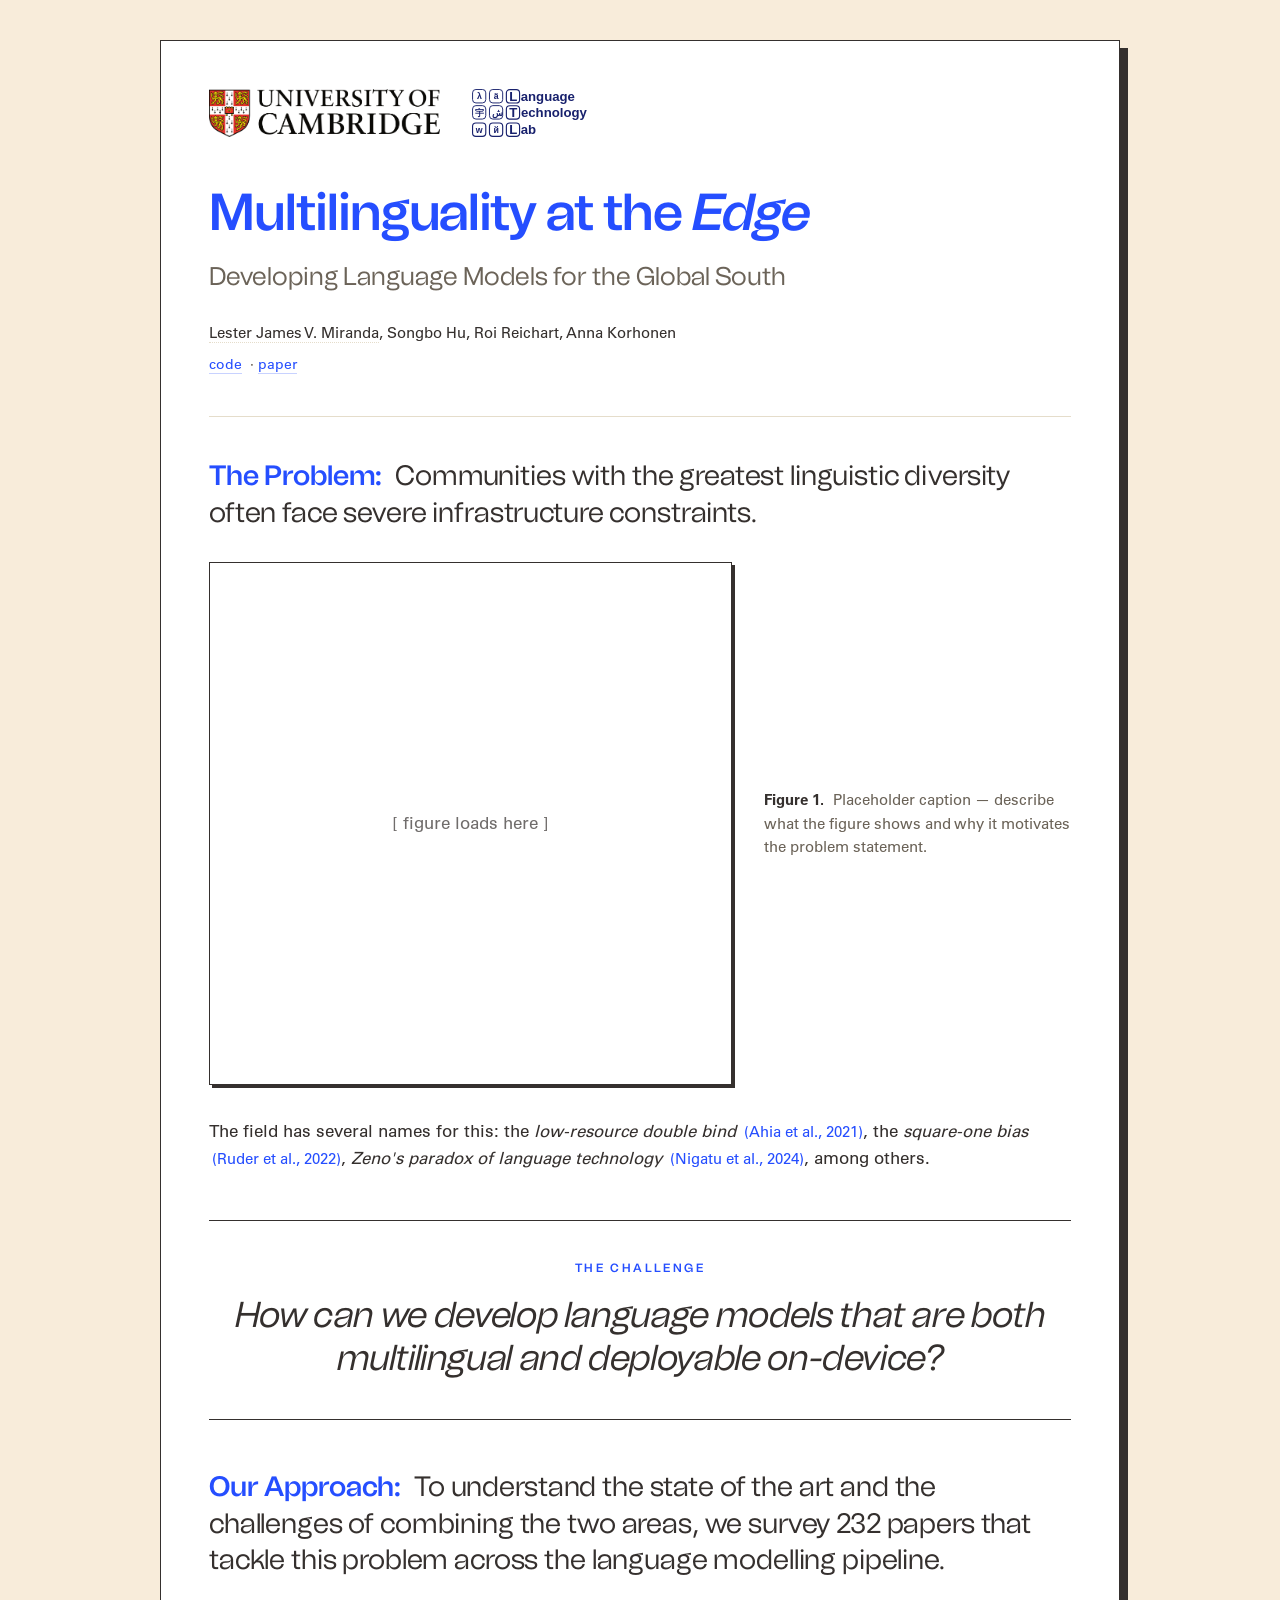
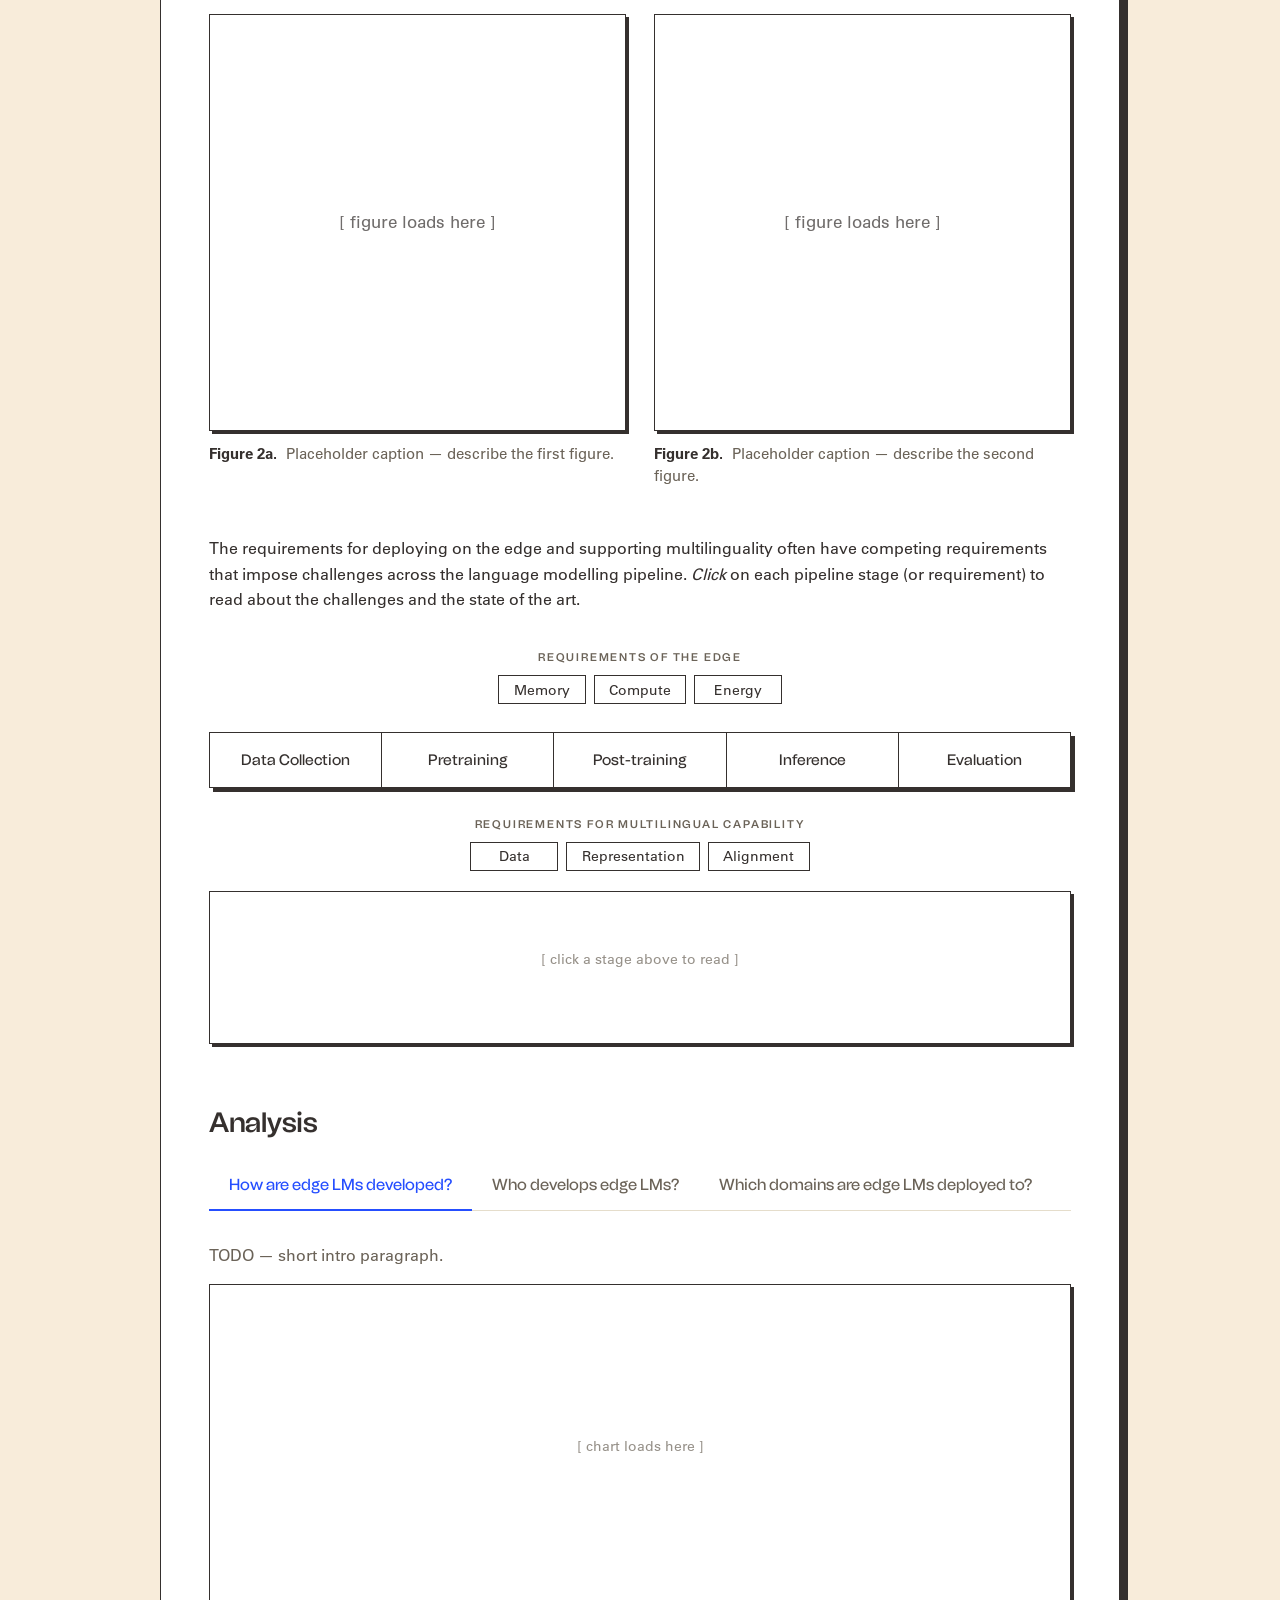
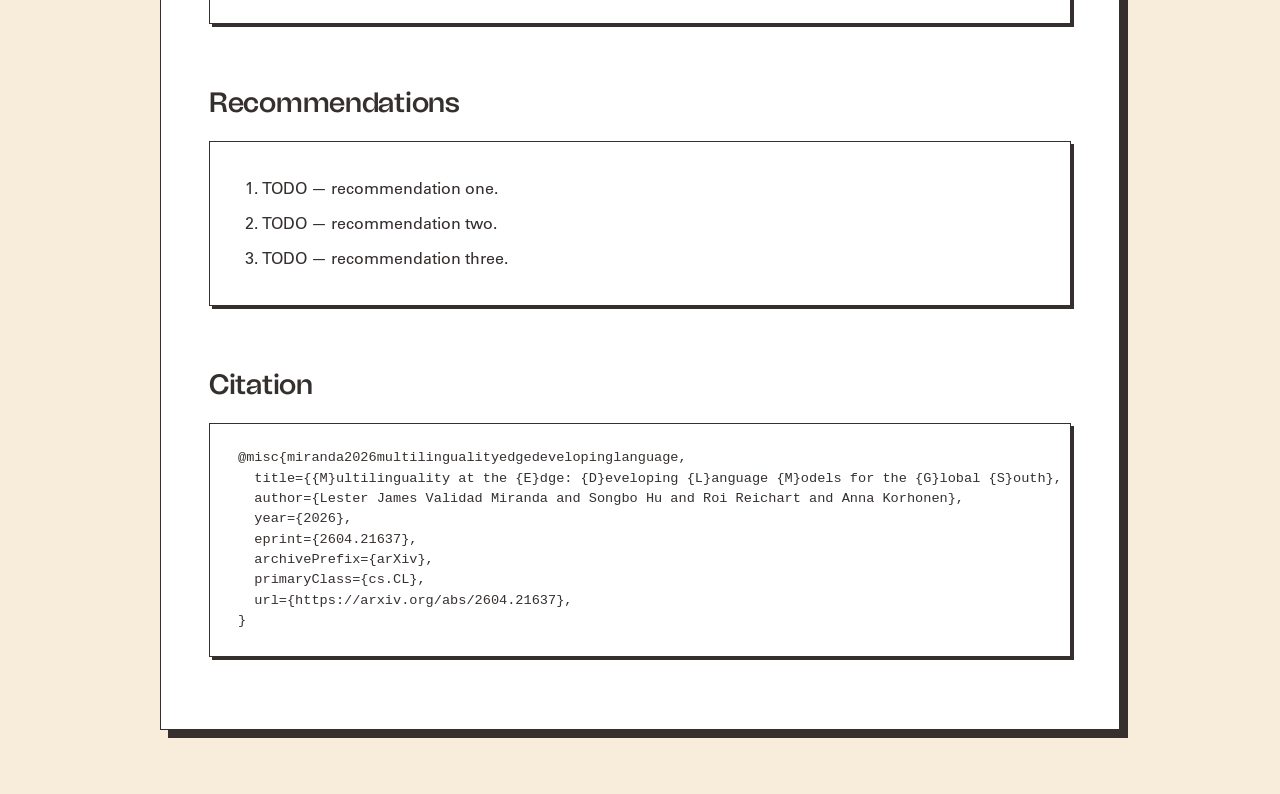
==== commit 409898f2: "[wip] Update" ====
--- a/website/index.html
+++ b/website/index.html
@@ -52,6 +52,21 @@
       <strong>Our Approach:</strong>
       To understand the state of the art and the challenges of combining the two areas, we survey 232 papers that tackle this problem across the language modelling pipeline.
     </p>
+
+    <div class="figure-pair">
+      <figure>
+        <div class="figure-mount pixel-frame">
+          <p class="placeholder">[ figure loads here ]</p>
+        </div>
+        <figcaption><strong>Figure 2a.</strong> Placeholder caption &mdash; describe the first figure.</figcaption>
+      </figure>
+      <figure>
+        <div class="figure-mount pixel-frame">
+          <p class="placeholder">[ figure loads here ]</p>
+        </div>
+        <figcaption><strong>Figure 2b.</strong> Placeholder caption &mdash; describe the second figure.</figcaption>
+      </figure>
+    </div>
   </section>
 
   <section id="pipeline-hero">
@@ -70,25 +85,28 @@
   <section id="analysis">
     <h2>Analysis</h2>
 
-    <div class="analysis-grid">
-      <div class="analysis-sub">
-        <h3>How are edge LMs developed?</h3>
+    <div class="tabs" role="tablist" aria-label="Analysis subsections">
+      <button type="button" class="tab is-active" role="tab" data-tab="how" aria-selected="true">How are edge LMs developed?</button>
+      <button type="button" class="tab" role="tab" data-tab="who" aria-selected="false">Who develops edge LMs?</button>
+      <button type="button" class="tab" role="tab" data-tab="where" aria-selected="false">Which domains are edge LMs deployed to?</button>
+    </div>
+
+    <div class="tab-panels">
+      <div class="tab-panel is-active" role="tabpanel" data-panel="how">
         <p class="placeholder-text">TODO &mdash; short intro paragraph.</p>
         <div id="fig-how" class="pixel-frame chart-mount">
           <p class="placeholder">[ chart loads here ]</p>
         </div>
       </div>
 
-      <div class="analysis-sub">
-        <h3>Who develops edge LMs?</h3>
+      <div class="tab-panel" role="tabpanel" data-panel="who" hidden>
         <p class="placeholder-text">TODO &mdash; short intro paragraph.</p>
         <div id="fig-who" class="pixel-frame chart-mount">
           <p class="placeholder">[ chart loads here ]</p>
         </div>
       </div>
 
-      <div class="analysis-sub">
-        <h3>Which domains are edge LMs deployed to?</h3>
+      <div class="tab-panel" role="tabpanel" data-panel="where" hidden>
         <p class="placeholder-text">TODO &mdash; short intro paragraph.</p>
         <div id="fig-where" class="pixel-frame chart-mount">
           <p class="placeholder">[ chart loads here ]</p>
--- a/website/css/style.css
+++ b/website/css/style.css
@@ -349,6 +349,46 @@
   }
 }
 
+/* Two figures side-by-side, each with its own caption directly below.
+   Used after "Our Approach" in the intro. */
+.figure-pair {
+  display: grid;
+  grid-template-columns: 1fr 1fr;
+  gap: 1.75rem;
+  margin: 2.25rem 0;
+}
+.figure-pair figure {
+  margin: 0;
+  display: flex;
+  flex-direction: column;
+}
+.figure-pair .figure-mount {
+  aspect-ratio: 1 / 1;
+  min-height: 0;
+  display: flex;
+  align-items: center;
+  justify-content: center;
+  padding: 1rem;
+  margin: 0 0 0.75rem;
+}
+.figure-pair figcaption {
+  font-size: 0.92rem;
+  line-height: 1.55;
+  color: var(--fg-muted);
+}
+.figure-pair figcaption strong {
+  color: var(--fg);
+  font-weight: 600;
+  margin-right: 0.35em;
+}
+
+@media (max-width: 640px) {
+  .figure-pair {
+    grid-template-columns: 1fr;
+    gap: 1.25rem;
+  }
+}
+
 /* ---------- pipeline hero ---------- */
 
 #pipeline-hero { margin: 2.5rem 0 3rem; }
@@ -489,37 +529,47 @@
 
 /* ---------- analysis ---------- */
 
-.analysis-grid {
-  display: grid;
-  grid-template-columns: repeat(3, 1fr);
-  gap: 2rem;
-  align-items: start;
-}
-.analysis-sub { padding: 0; }
-.analysis-sub + .analysis-sub {
-  border-left: 1px solid var(--rule);
-  padding-left: 2rem;
-}
-.analysis-sub h3 {
-  margin-top: 0;
-  font-size: 1.05rem;
-}
+/* ---------- tabs (analysis) ---------- */
+
+.tabs {
+  display: flex;
+  flex-wrap: wrap;
+  gap: 0;
+  border-bottom: 1px solid var(--rule);
+  margin-bottom: 2rem;
+}
+.tab {
+  font-family: var(--font-heading);
+  font-weight: 500;
+  font-size: 1rem;
+  color: var(--fg-muted);
+  background: transparent;
+  border: 0;
+  padding: 0.9rem 1.25rem;
+  cursor: pointer;
+  border-bottom: 2px solid transparent;
+  margin-bottom: -1px;
+  transition: color 120ms ease, border-color 120ms ease;
+}
+.tab:hover { color: var(--fg); }
+.tab.is-active {
+  color: var(--accent);
+  border-bottom-color: var(--accent);
+}
+
+.tab-panel { display: none; }
+.tab-panel.is-active { display: block; }
+
 .chart-mount {
-  min-height: 280px;
+  min-height: 340px;
   display: flex;
   align-items: center;
   justify-content: center;
 }
 .placeholder-text { color: var(--fg-muted); }
 
-@media (max-width: 820px) {
-  .analysis-grid { grid-template-columns: 1fr; gap: 1.5rem; }
-  .analysis-sub + .analysis-sub {
-    border-left: none;
-    border-top: 1px solid var(--rule);
-    padding-left: 0;
-    padding-top: 1.5rem;
-  }
+@media (max-width: 640px) {
+  .tab { padding: 0.75rem 0.9rem; font-size: 0.9rem; }
 }
 
 /* ---------- recommendations ---------- */
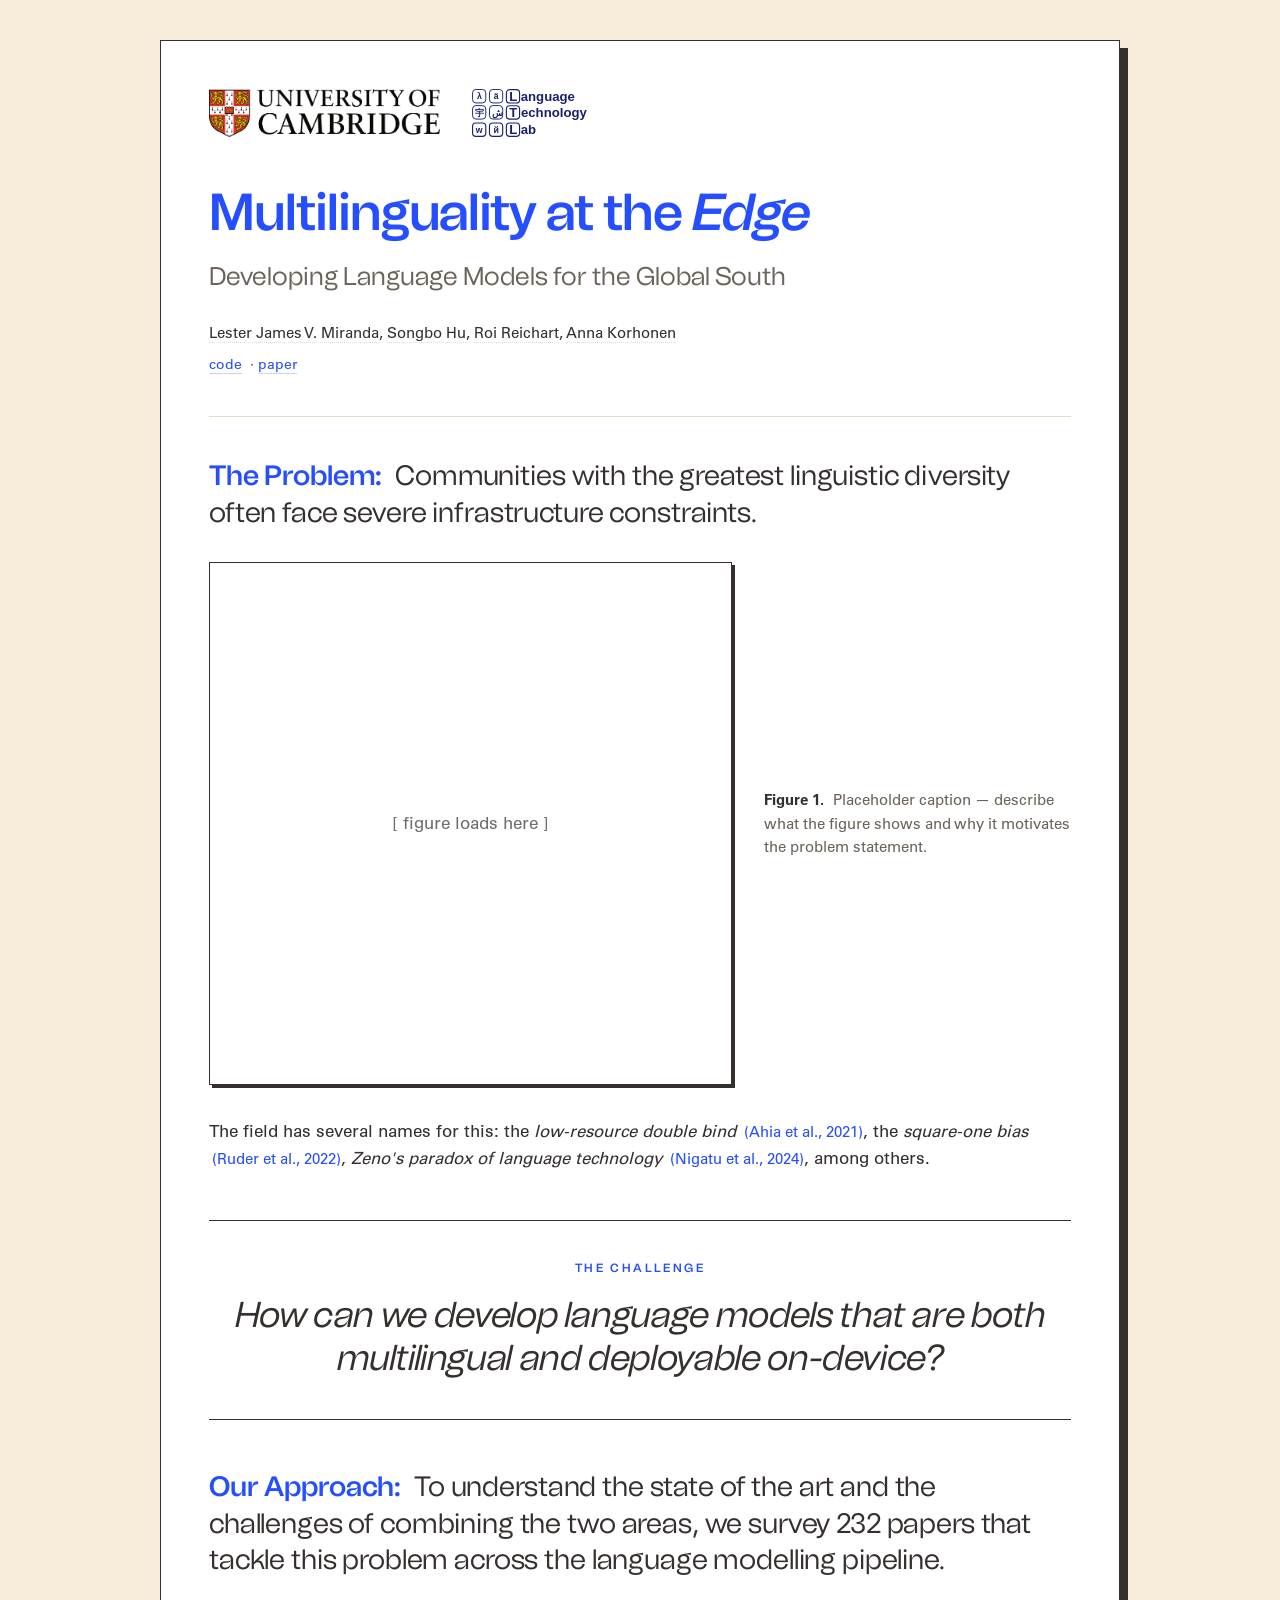
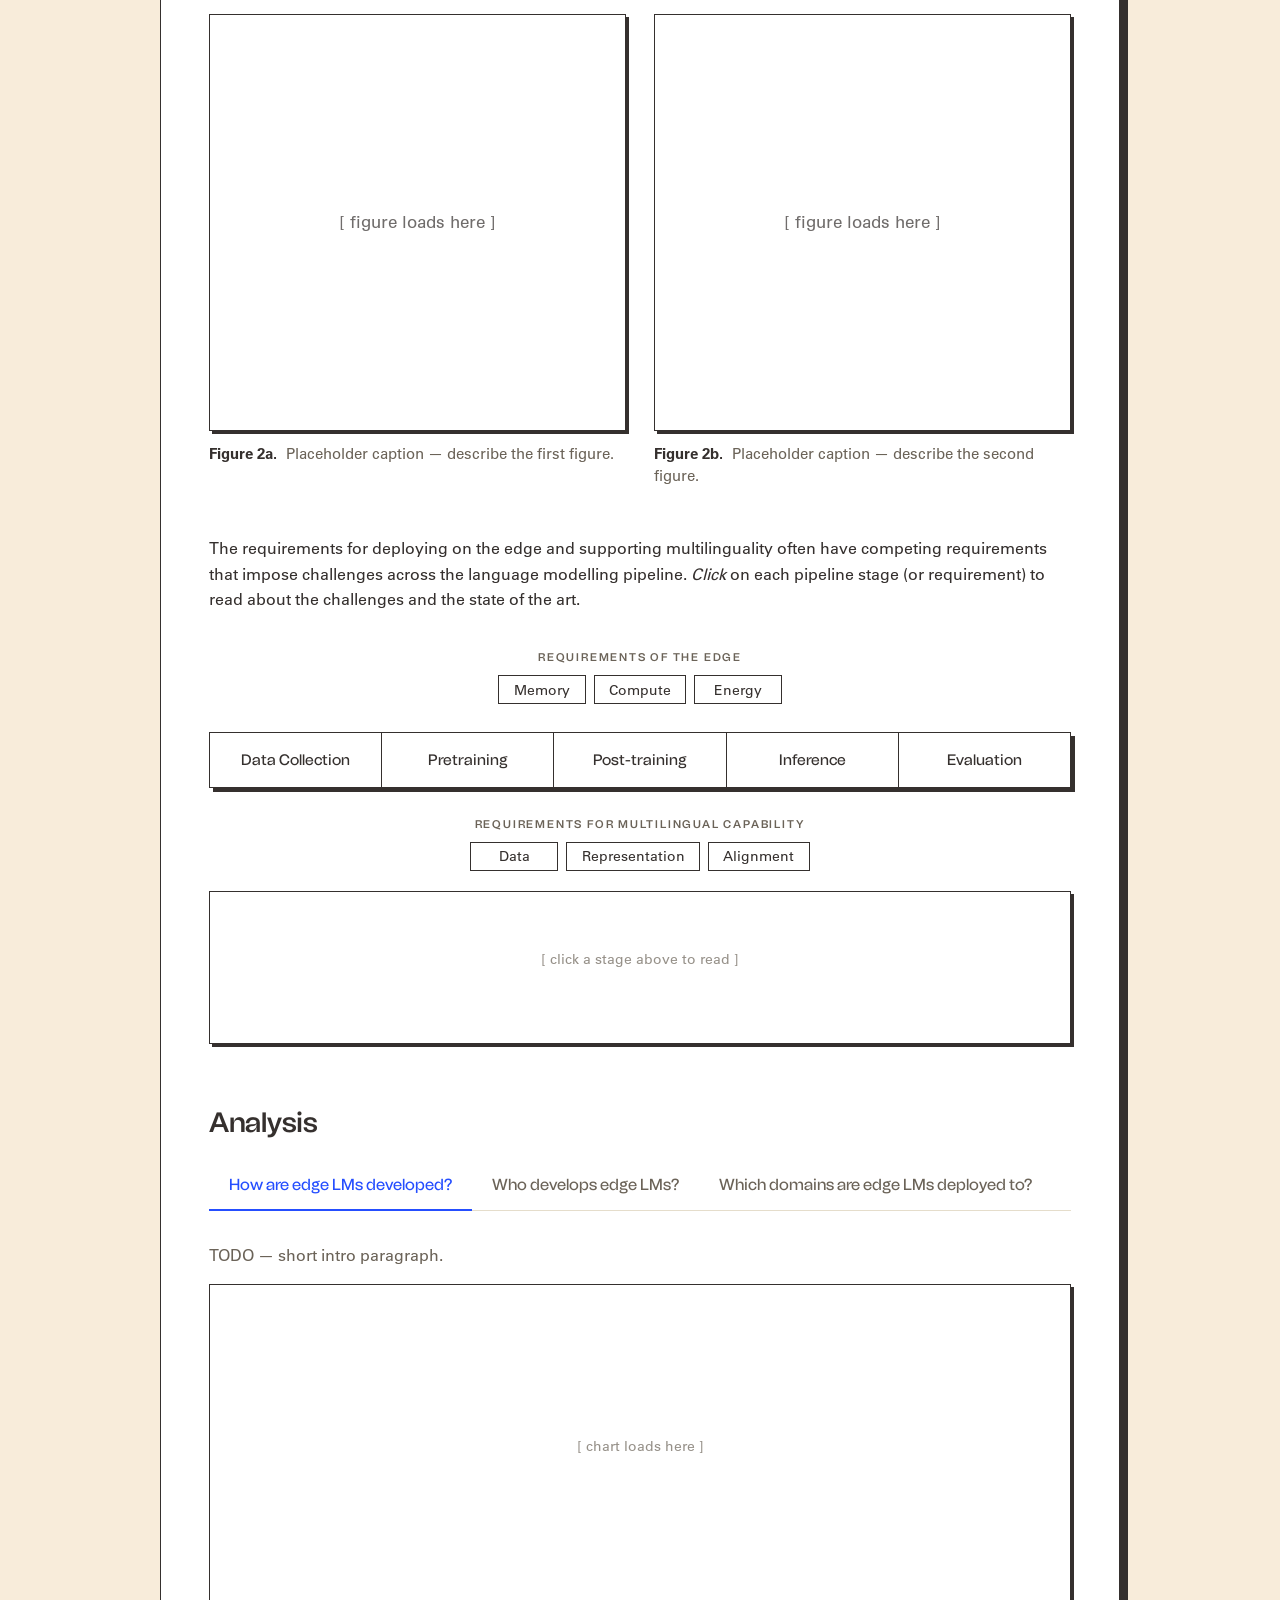
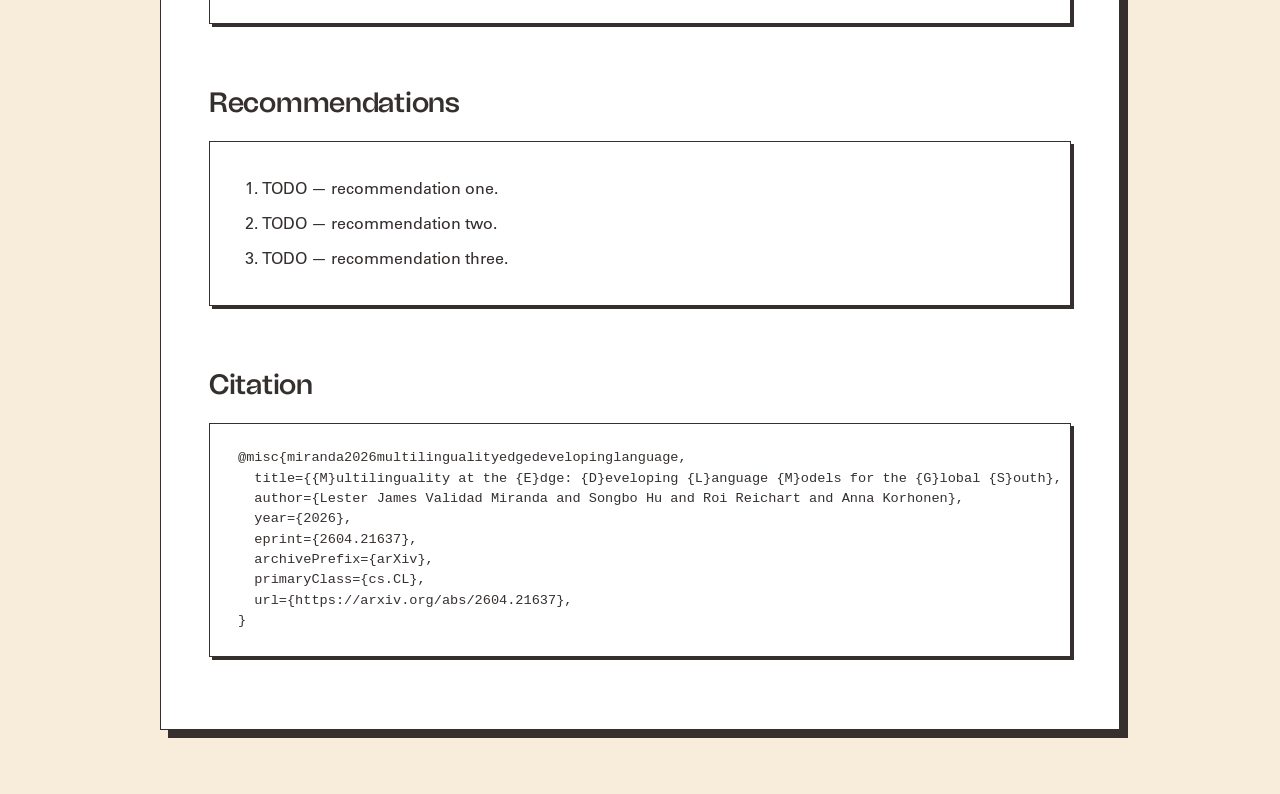
==== commit c70b53ca: "[wip] Update" ====
--- a/website/index.html
+++ b/website/index.html
@@ -18,7 +18,7 @@
   <header class="site-header">
     <h1>Multilinguality at the <span class="title-edge">Edge</span></h1>
     <p class="subtitle">Developing Language Models for the Global South</p>
-    <p class="authors"><a href="https://ljvmiranda921.github.io">Lester James V. Miranda</a>, Songbo Hu, Roi Reichart, Anna Korhonen</p>
+    <p class="authors"><a href="https://ljvmiranda921.github.io">Lester James V. Miranda</a>, <a href="https://songbohu.github.io/">Songbo Hu</a>, <a href="https://roireichart.com/">Roi Reichart</a>, <a href="https://sites.google.com/site/annakorhonen/">Anna Korhonen</a></p>
     <nav class="top-links">
       <a href="https://github.com/ljvmiranda921/multilinguality-at-the-edge">code</a> &middot; <a href="#">paper</a>
     </nav>
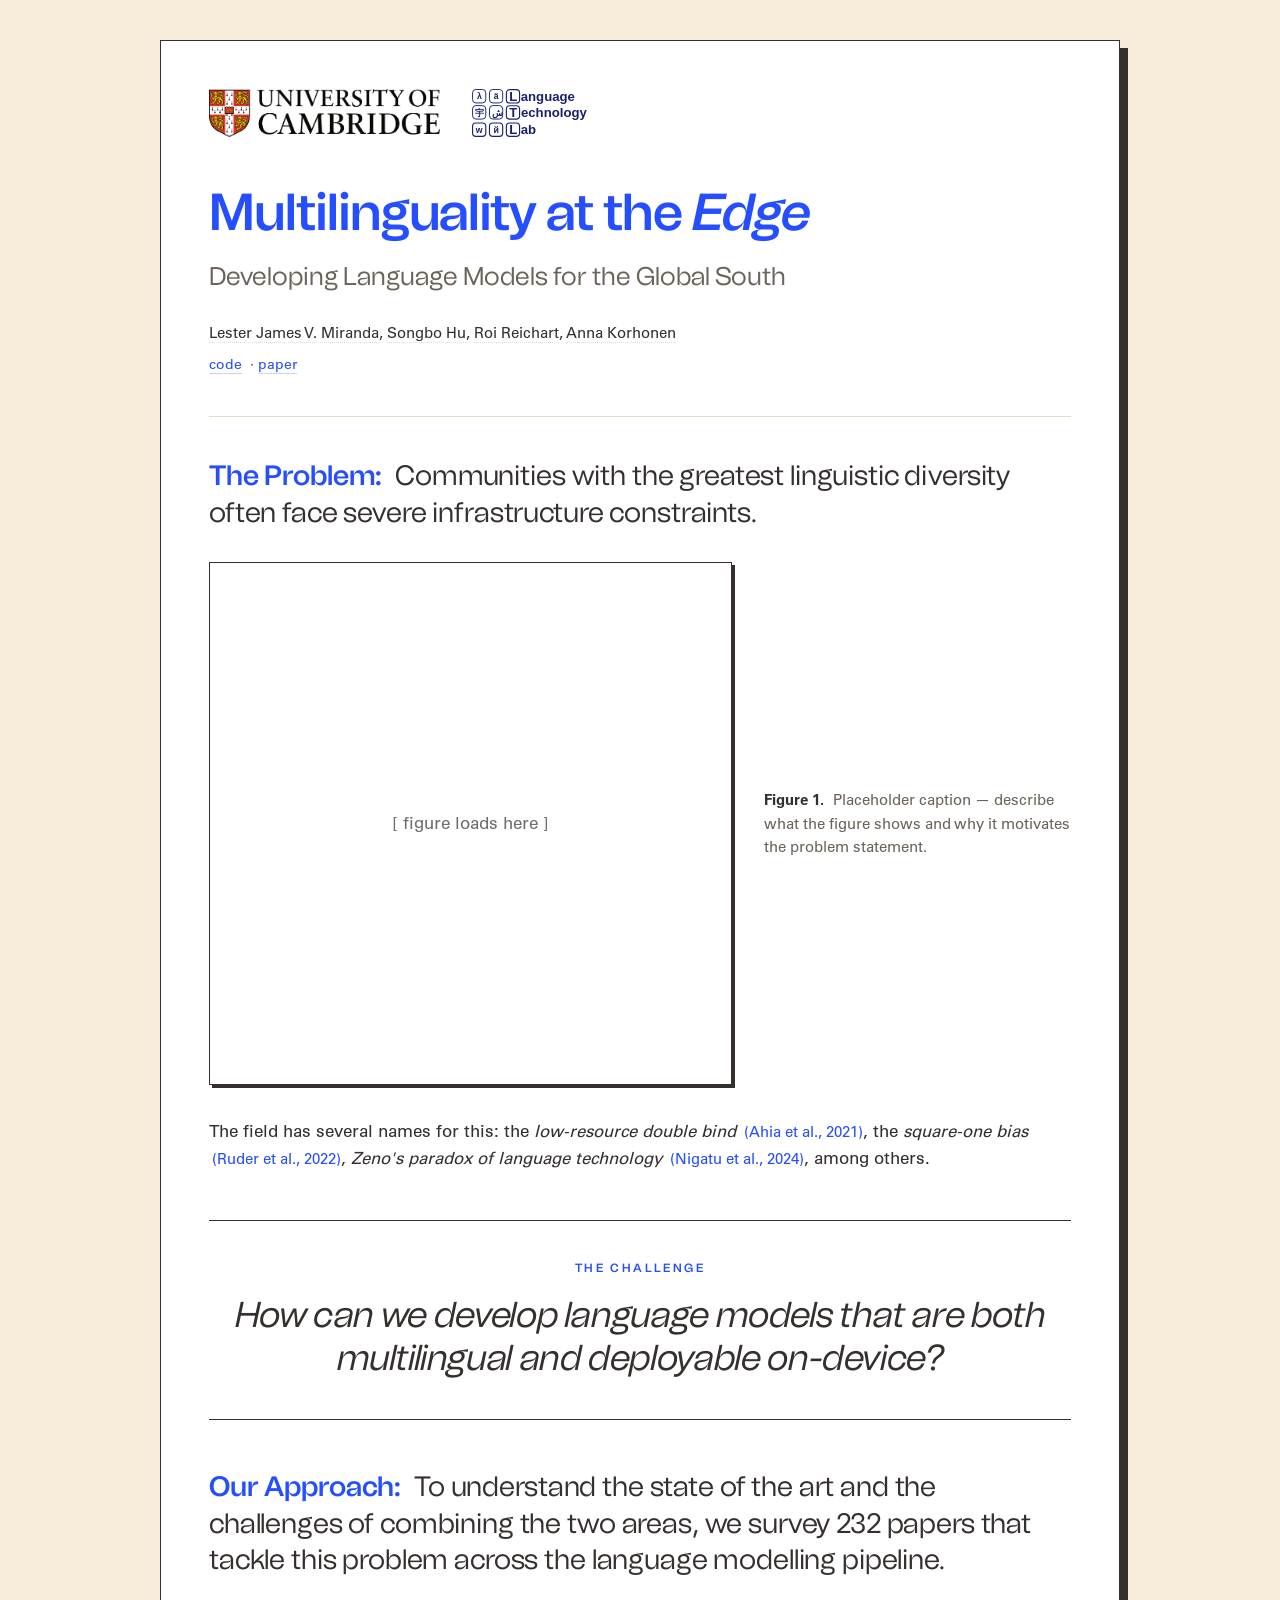
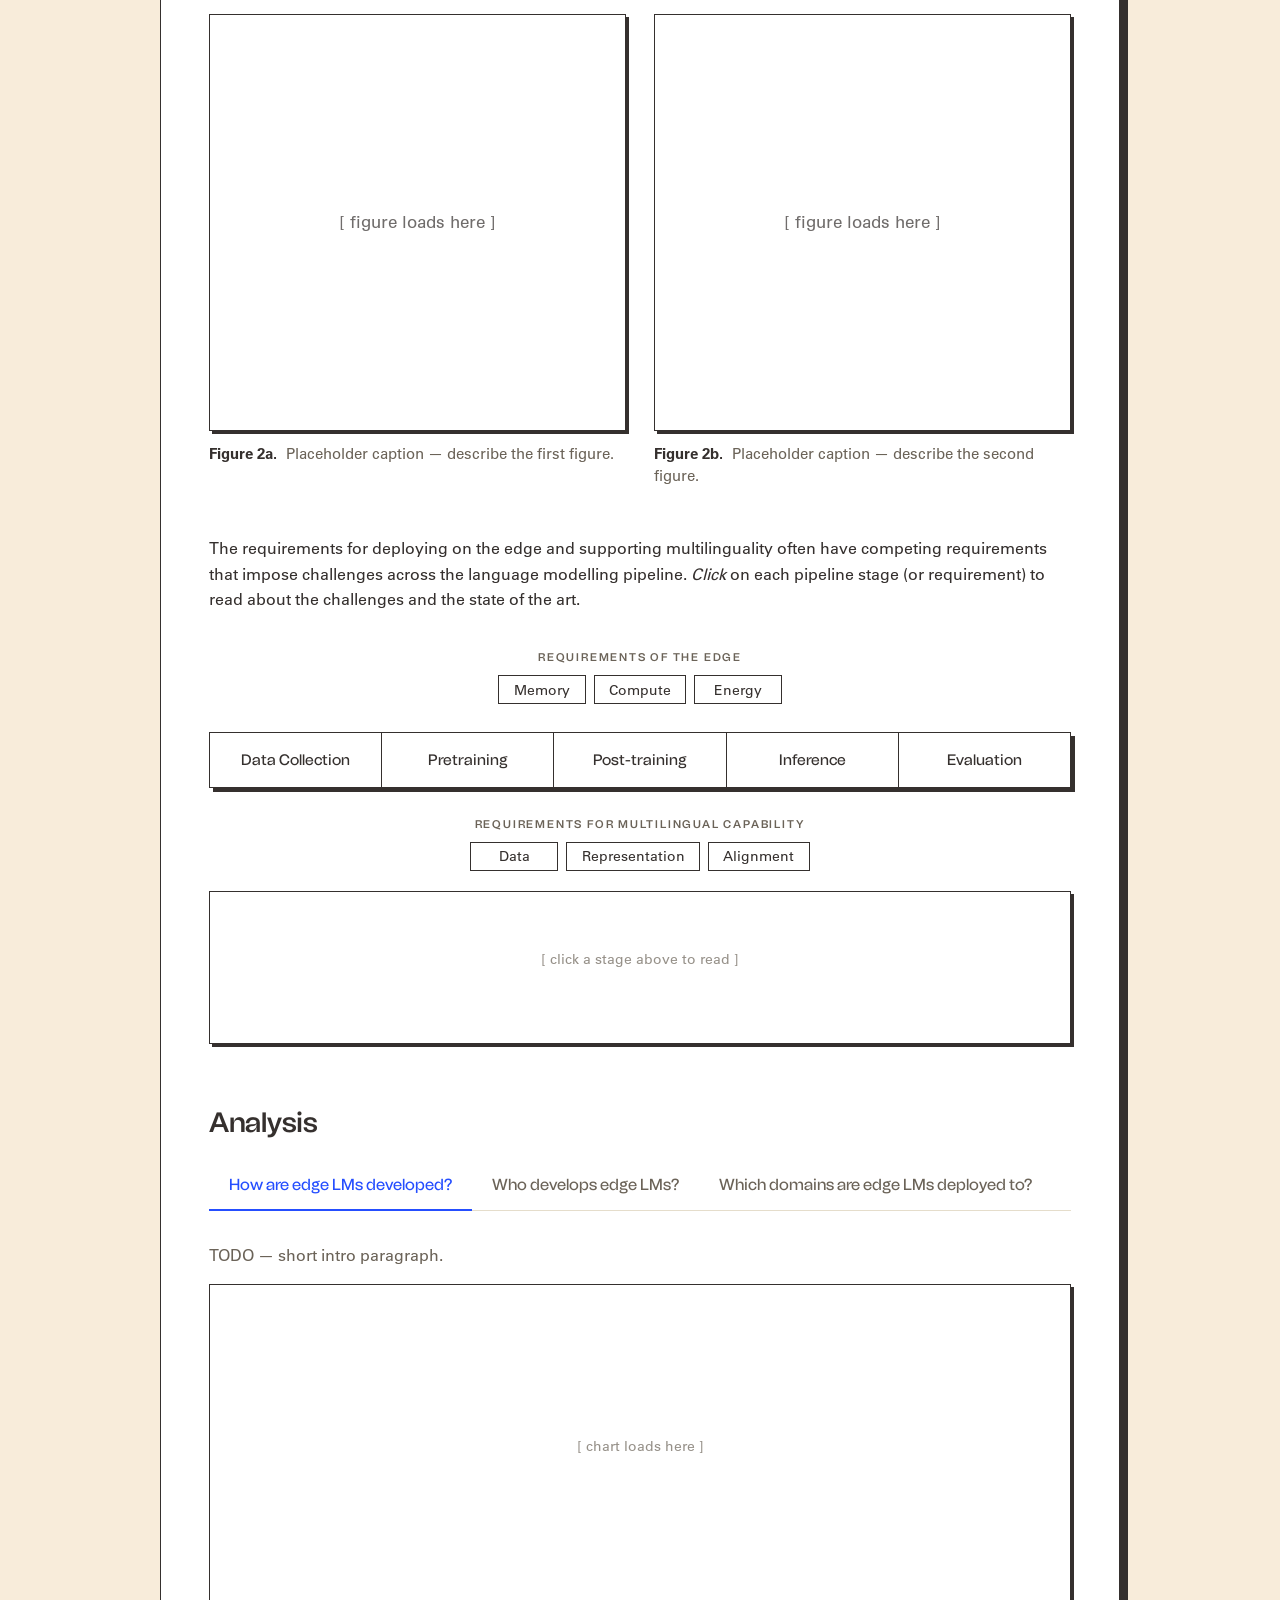
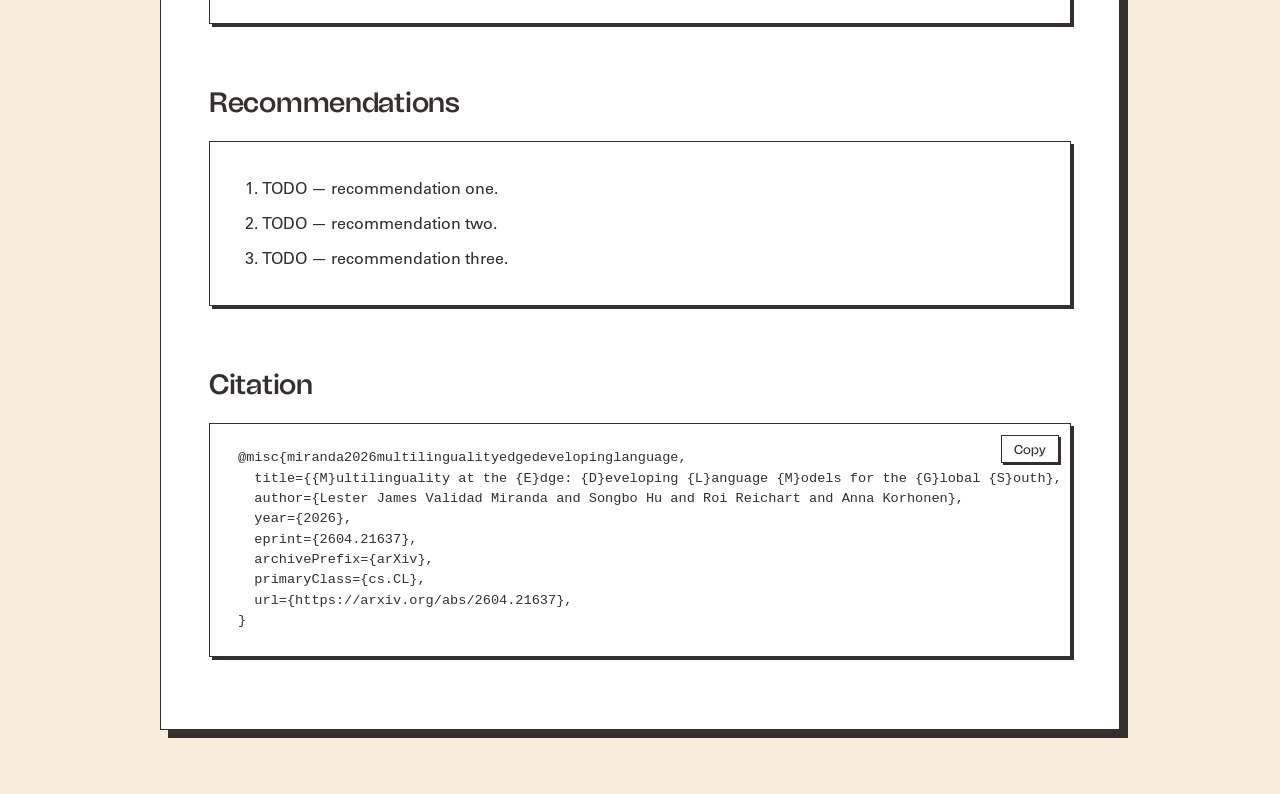
==== commit 60c3e0b9: "[wip] Update" ====
--- a/website/index.html
+++ b/website/index.html
@@ -128,16 +128,19 @@
 
   <section id="citation">
     <h2>Citation</h2>
-    <pre class="pixel-frame bibtex"><code>@misc{miranda2026multilingualityedgedevelopinglanguage,
-  title={{M}ultilinguality at the {E}dge: {D}eveloping {L}anguage {M}odels for the {G}lobal {S}outh}, 
+    <div class="bibtex-wrap">
+      <pre class="pixel-frame bibtex"><code id="bibtex-code">@misc{miranda2026multilingualityedgedevelopinglanguage,
+  title={{M}ultilinguality at the {E}dge: {D}eveloping {L}anguage {M}odels for the {G}lobal {S}outh},
   author={Lester James Validad Miranda and Songbo Hu and Roi Reichart and Anna Korhonen},
   year={2026},
   eprint={2604.21637},
   archivePrefix={arXiv},
   primaryClass={cs.CL},
-  url={https://arxiv.org/abs/2604.21637}, 
+  url={https://arxiv.org/abs/2604.21637},
 }
 </code></pre>
+      <button type="button" class="copy-btn" data-copy-target="#bibtex-code" aria-label="Copy citation to clipboard">Copy</button>
+    </div>
   </section>
 
   <script src="js/pipeline.js"></script>
--- a/website/css/style.css
+++ b/website/css/style.css
@@ -591,6 +591,39 @@
   white-space: pre;
   margin: 0;
   line-height: 1.5;
+  padding-right: 5.5rem;   /* room for the copy button */
+}
+
+.bibtex-wrap { position: relative; }
+
+.copy-btn {
+  position: absolute;
+  top: 0.75rem;
+  right: 0.75rem;
+  font-family: var(--font-heading);
+  font-weight: 500;
+  font-size: 0.8rem;
+  color: var(--fg);
+  background: var(--bg-panel);
+  border: 1px solid var(--ink);
+  padding: 0.35rem 0.75rem;
+  cursor: pointer;
+  box-shadow: 2px 2px 0 var(--ink);
+  transition: transform 80ms ease, box-shadow 80ms ease,
+              color 120ms ease, background 120ms ease;
+}
+.copy-btn:hover {
+  transform: translate(-1px, -1px);
+  box-shadow: 3px 3px 0 var(--ink);
+  color: var(--accent);
+}
+.copy-btn.is-copied {
+  color: var(--paper);
+  background: var(--accent);
+  border-color: var(--ink);
+}
+.copy-btn.is-copied:hover {
+  color: var(--paper);
 }
 
 /* ---------- responsive ---------- */
